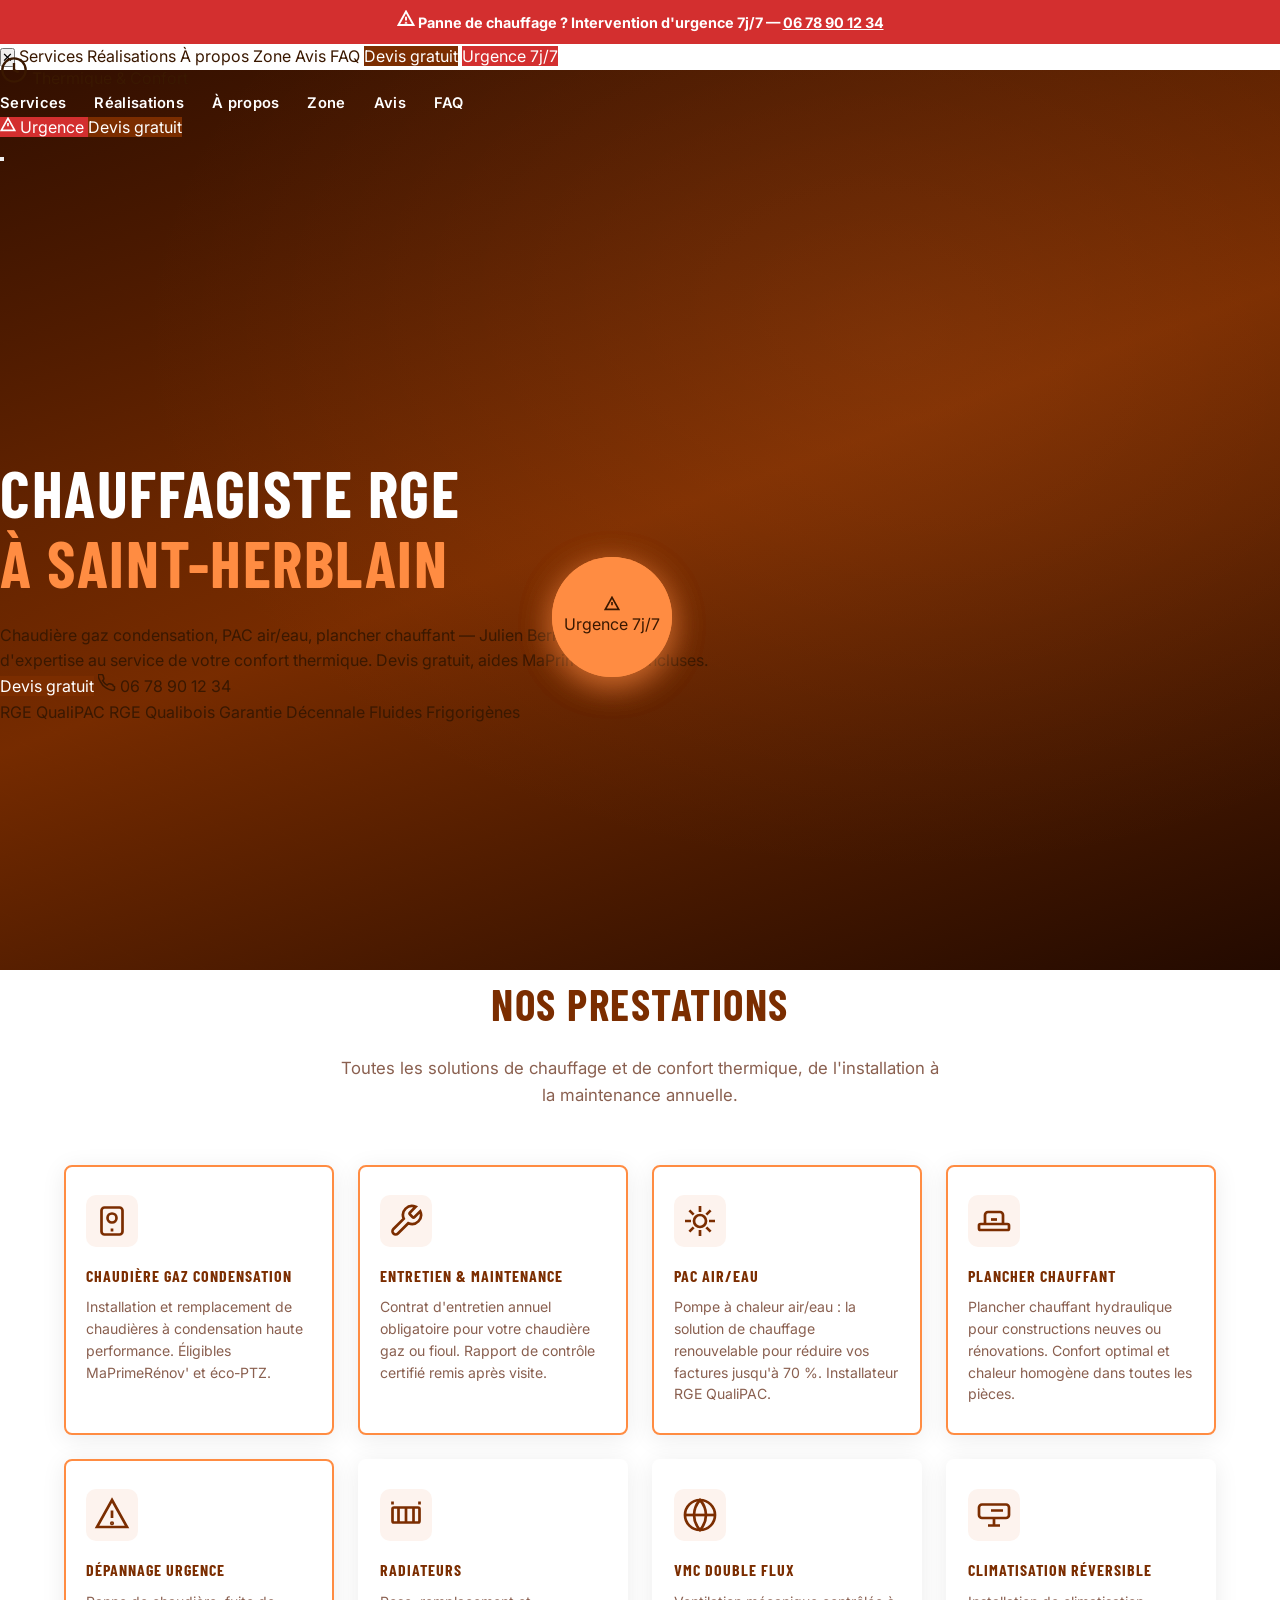
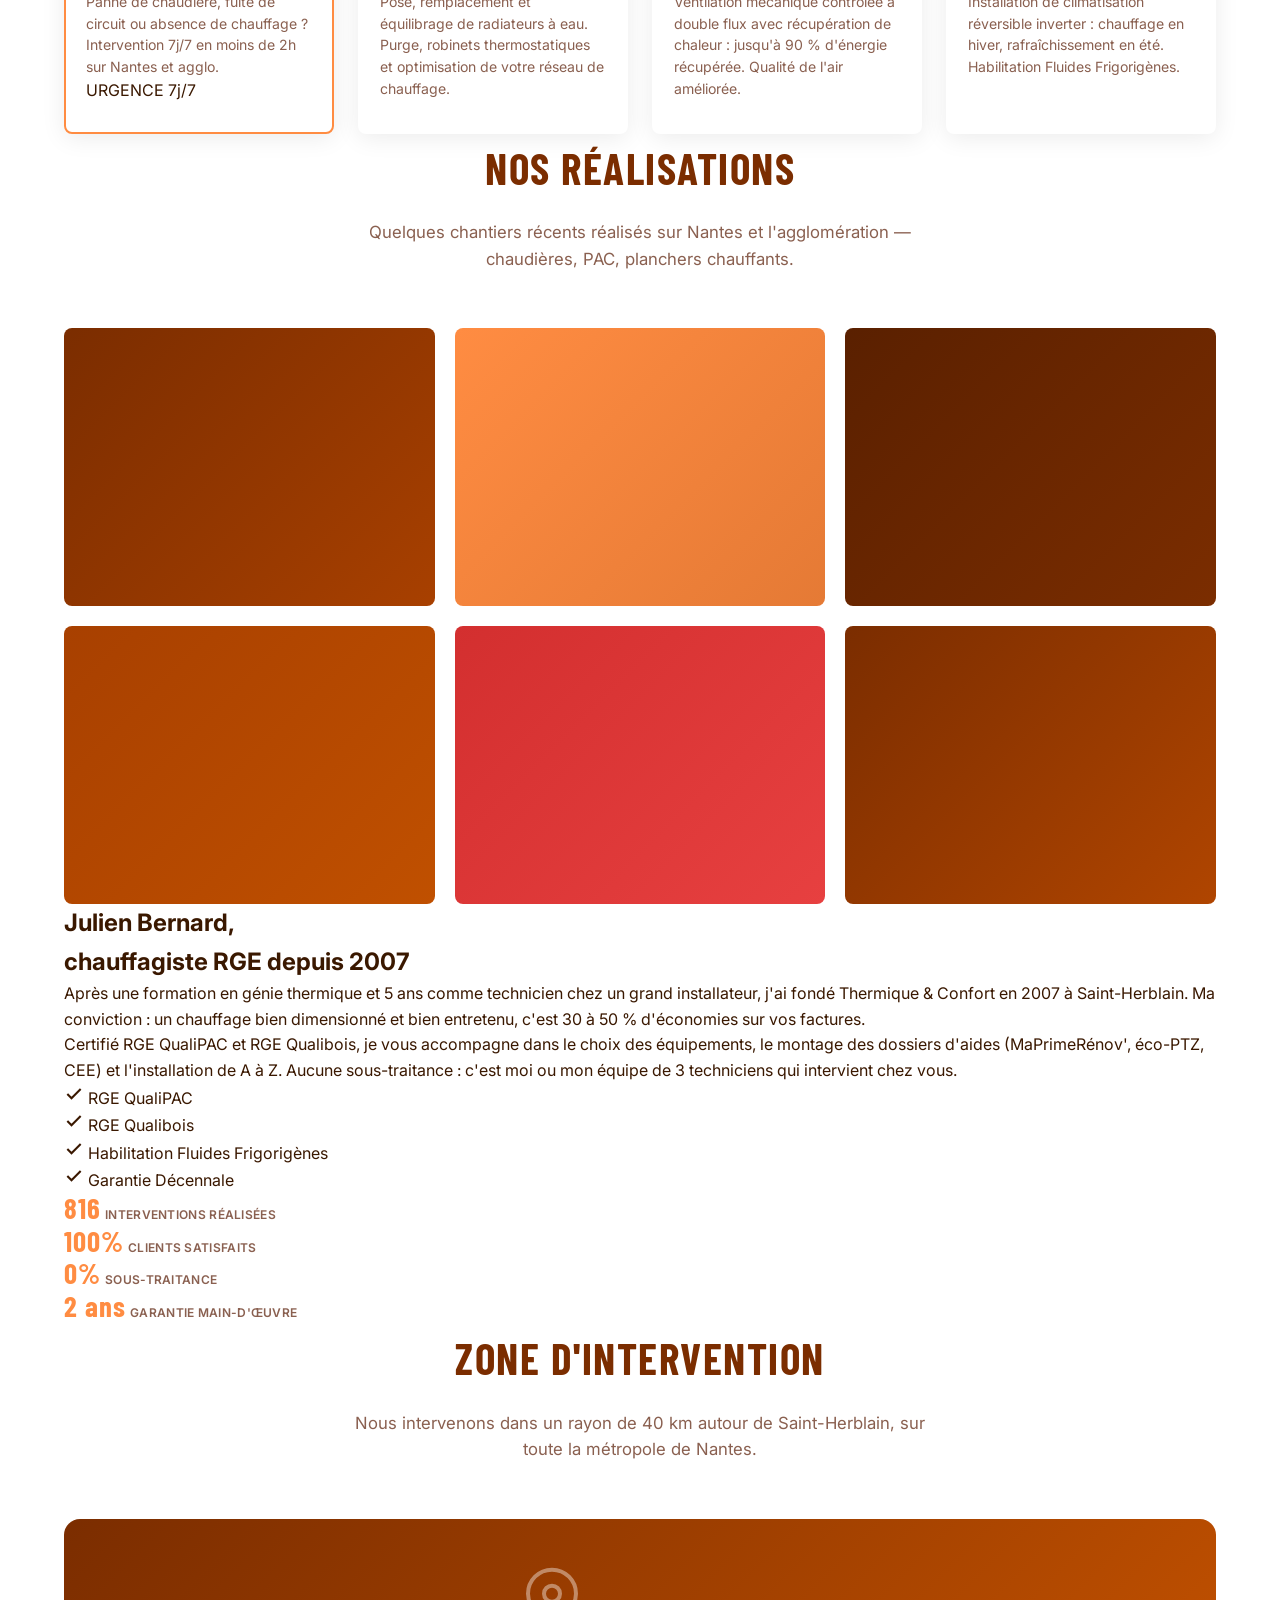
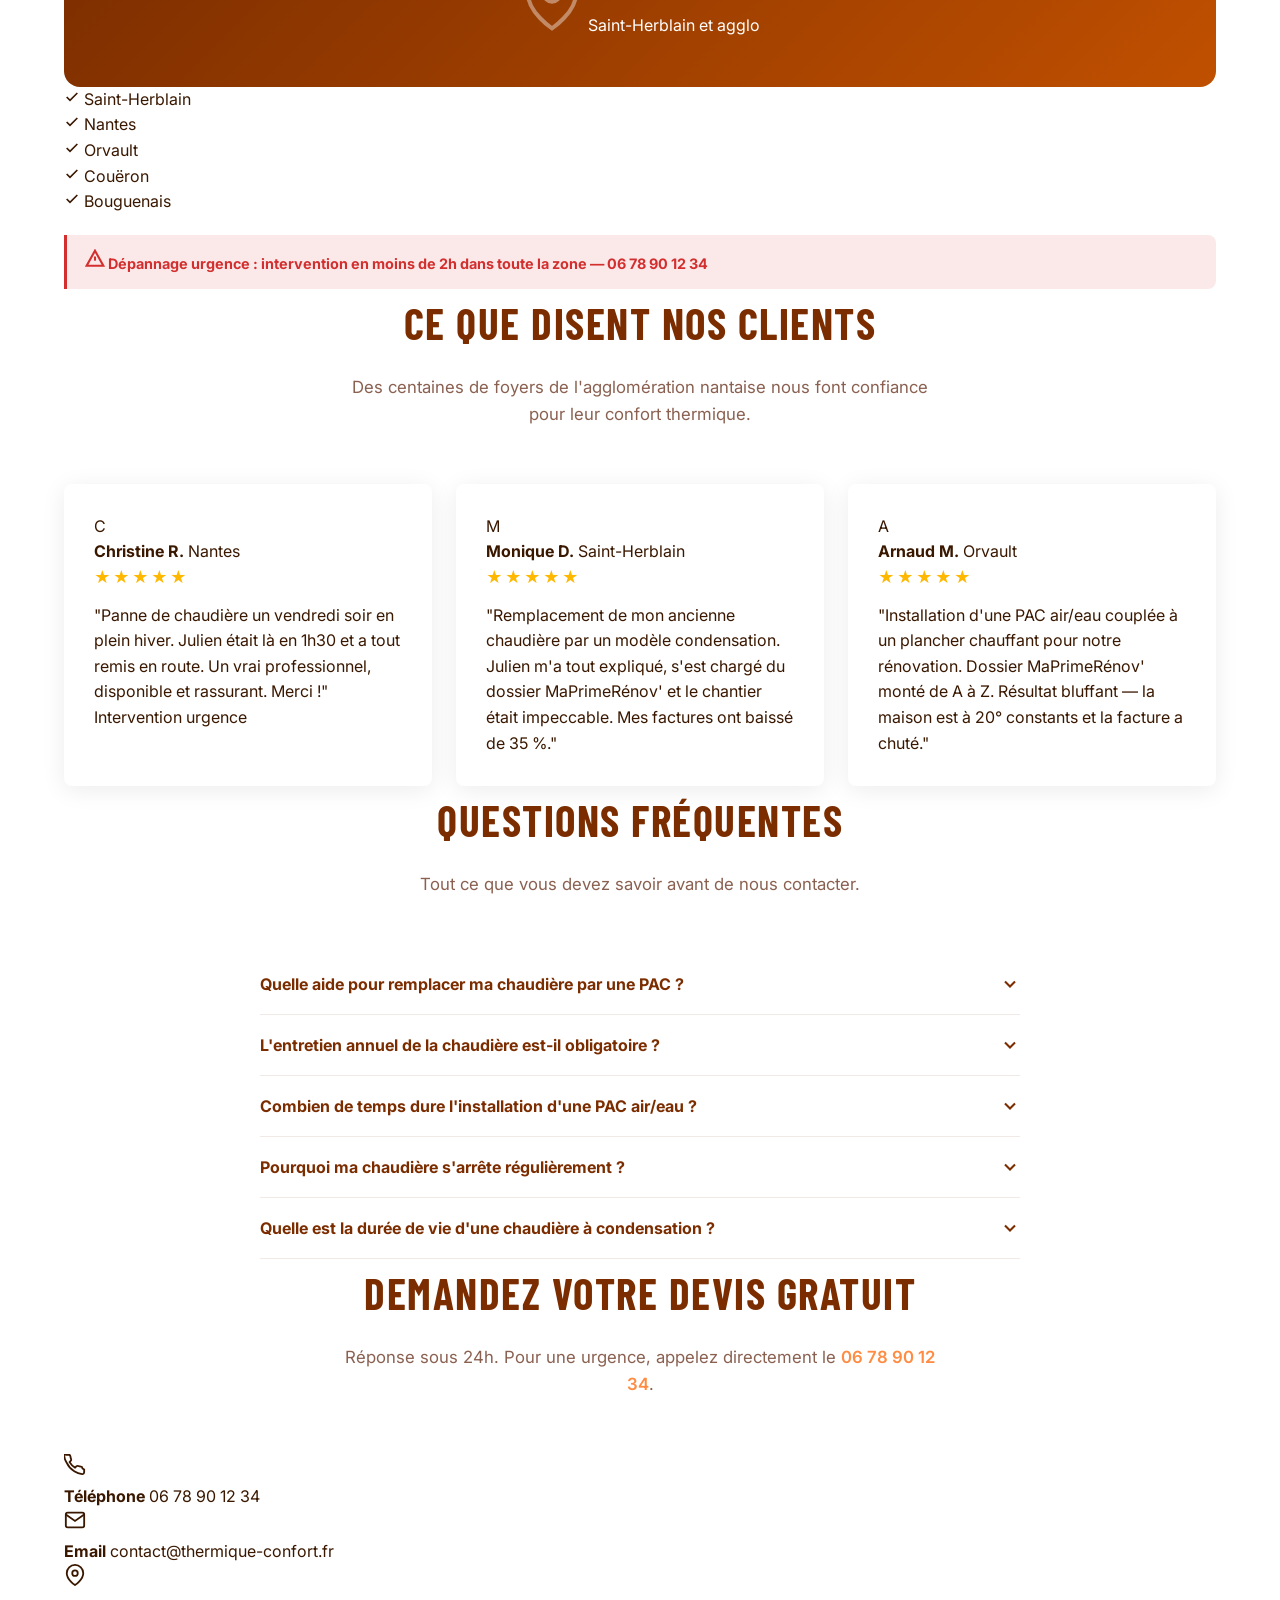
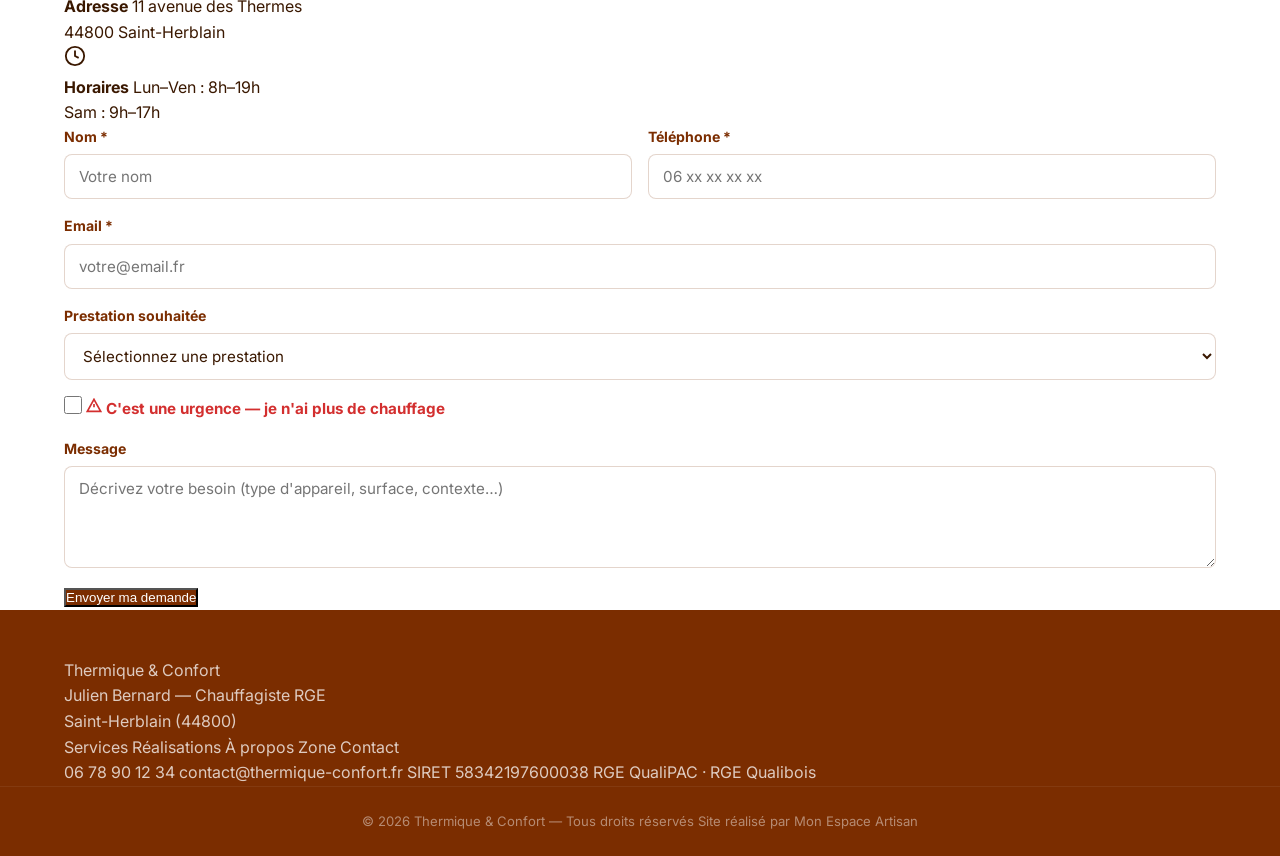
==== chauffagiste/index.html @ 8f20f151 "8 sites demo artisans" ====
<!DOCTYPE html>
<html lang="fr">
<head>
  <meta charset="UTF-8" />
  <meta name="viewport" content="width=device-width, initial-scale=1.0" />
  <title>Thermique &amp; Confort — Chauffagiste RGE à Saint-Herblain (44)</title>
  <meta name="description" content="Julien Bernard, chauffagiste RGE à Saint-Herblain. Chaudière gaz condensation, PAC air/eau, plancher chauffant, dépannage urgence 7j/7. Intervention rapide sur Nantes et agglo." />
  <link rel="preconnect" href="https://fonts.googleapis.com" />
  <link rel="preconnect" href="https://fonts.gstatic.com" crossorigin />
  <link href="https://fonts.googleapis.com/css2?family=Barlow+Condensed:wght@400;600;700;800&family=Inter:wght@400;500;600&display=swap" rel="stylesheet" />
  <link rel="stylesheet" href="style.css" />
  <script type="application/ld+json">
  {
    "@context": "https://schema.org",
    "@type": ["LocalBusiness", "EmergencyService"],
    "name": "Thermique & Confort",
    "description": "Chauffagiste RGE à Saint-Herblain — chaudière gaz condensation, PAC air/eau, plancher chauffant, dépannage urgence 7j/7",
    "telephone": "+33678901234",
    "email": "contact@thermique-confort.fr",
    "url": "https://thermique-confort.fr",
    "address": {
      "@type": "PostalAddress",
      "streetAddress": "11 avenue des Thermes",
      "addressLocality": "Saint-Herblain",
      "postalCode": "44800",
      "addressCountry": "FR"
    },
    "geo": { "@type": "GeoCoordinates", "latitude": 47.2186, "longitude": -1.6117 },
    "openingHours": ["Mo-Fr 08:00-19:00", "Sa 09:00-17:00"],
    "priceRange": "€€",
    "currenciesAccepted": "EUR",
    "paymentAccepted": "Carte, Virement, Chèque",
    "areaServed": ["Saint-Herblain", "Nantes", "Orvault", "Couëron", "Bouguenais"],
    "founder": { "@type": "Person", "name": "Julien Bernard" },
    "foundingDate": "2007",
    "numberOfEmployees": 3,
    "hasCredential": ["RGE QualiPAC", "RGE Qualibois", "Habilitation Fluides Frigorigènes", "Garantie Décennale"]
  }
  </script>
</head>
<body>

  <!-- BANDEAU URGENCE -->
  <div class="urgence-bar">
    <svg width="18" height="18" viewBox="0 0 24 24" fill="none" stroke="currentColor" stroke-width="2.5"><polygon points="12 2 22 20 2 20"/><line x1="12" y1="9" x2="12" y2="14"/><circle cx="12" cy="17.5" r="0.5" fill="currentColor"/></svg>
    <strong>Panne de chauffage ?</strong> Intervention d'urgence 7j/7 — <a href="tel:0678901234">06 78 90 12 34</a>
  </div>

  <!-- HEADER -->
  <header id="header">
    <div class="header-inner">
      <a href="#hero" class="logo">
        <span class="logo-icon">
          <svg width="28" height="28" viewBox="0 0 24 24" fill="none" stroke="currentColor" stroke-width="2"><path d="M12 2C6.48 2 2 6.48 2 12s4.48 10 10 10 10-4.48 10-10S17.52 2 12 2z"/><path d="M12 6v6l4 2"/></svg>
        </span>
        <span class="logo-text">Thermique &amp; Confort</span>
      </a>
      <nav class="nav-links">
        <a href="#services">Services</a>
        <a href="#realisations">Réalisations</a>
        <a href="#apropos">À propos</a>
        <a href="#zone">Zone</a>
        <a href="#avis">Avis</a>
        <a href="#faq">FAQ</a>
      </nav>
      <div class="header-cta">
        <a href="tel:0678901234" class="btn-urgence">
          <svg width="16" height="16" viewBox="0 0 24 24" fill="none" stroke="currentColor" stroke-width="2.5"><polygon points="12 2 22 20 2 20"/><line x1="12" y1="9" x2="12" y2="14"/></svg>
          Urgence
        </a>
        <a href="#contact" class="btn-primary">Devis gratuit</a>
      </div>
      <button class="hamburger" id="hamburger" aria-label="Menu">
        <span></span><span></span><span></span>
      </button>
    </div>
  </header>

  <!-- MENU MOBILE -->
  <nav class="mobile-nav" id="mobileNav">
    <button class="mobile-close" id="mobileClose" aria-label="Fermer">✕</button>
    <a href="#services">Services</a>
    <a href="#realisations">Réalisations</a>
    <a href="#apropos">À propos</a>
    <a href="#zone">Zone</a>
    <a href="#avis">Avis</a>
    <a href="#faq">FAQ</a>
    <a href="#contact" class="btn-primary">Devis gratuit</a>
    <a href="tel:0678901234" class="btn-urgence">Urgence 7j/7</a>
  </nav>

  <!-- HERO -->
  <section class="hero" id="hero">
    <div class="hero-bg"></div>
    <div class="hero-content">
      <div class="hero-badges">
        <span class="hero-badge float">
          <svg width="16" height="16" viewBox="0 0 24 24" fill="none" stroke="currentColor" stroke-width="2.5"><circle cx="12" cy="12" r="10"/><path d="M12 6v6l4 2"/></svg>
          17 ans d'expérience
        </span>
        <span class="hero-badge hero-badge--urgence float" style="animation-delay:.3s">
          <svg width="16" height="16" viewBox="0 0 24 24" fill="none" stroke="currentColor" stroke-width="2.5"><polygon points="12 2 22 20 2 20"/><line x1="12" y1="9" x2="12" y2="14"/></svg>
          Urgence 7j/7
        </span>
      </div>
      <h1>Chauffagiste RGE<br /><em>à Saint-Herblain</em></h1>
      <p class="hero-sub">Chaudière gaz condensation, PAC air/eau, plancher chauffant — Julien Bernard, 17 ans d'expertise au service de votre confort thermique. Devis gratuit, aides MaPrimeRénov' incluses.</p>
      <div class="hero-actions">
        <a href="#contact" class="btn-primary btn-lg">Devis gratuit</a>
        <a href="tel:0678901234" class="btn-outline btn-lg">
          <svg width="18" height="18" viewBox="0 0 24 24" fill="none" stroke="currentColor" stroke-width="2"><path d="M22 16.92v3a2 2 0 01-2.18 2 19.8 19.8 0 01-8.63-3.07A19.5 19.5 0 013.07 9.81a19.8 19.8 0 01-3.07-8.68A2 2 0 012 .82h3a2 2 0 012 1.72c.13 1 .37 1.97.7 2.9a2 2 0 01-.45 2.11L6.09 8.91a16 16 0 006 6l1.36-1.36a2 2 0 012.11-.45c.93.34 1.9.57 2.9.7a2 2 0 011.72 2.02z"/></svg>
          06 78 90 12 34
        </a>
      </div>
      <div class="hero-certs">
        <span>RGE QualiPAC</span>
        <span>RGE Qualibois</span>
        <span>Garantie Décennale</span>
        <span>Fluides Frigorigènes</span>
      </div>
    </div>
  </section>

  <!-- SERVICES -->
  <section class="services" id="services">
    <div class="container">
      <div class="section-header">
        <h2>Nos prestations</h2>
        <p>Toutes les solutions de chauffage et de confort thermique, de l'installation à la maintenance annuelle.</p>
      </div>
      <div class="services-grid">

        <!-- Chaudière gaz condensation — featured -->
        <div class="service-card featured">
          <div class="service-icon">
            <svg width="36" height="36" viewBox="0 0 24 24" fill="none" stroke="currentColor" stroke-width="1.8"><rect x="5" y="3" width="14" height="18" rx="2"/><circle cx="12" cy="10" r="3"/><line x1="12" y1="17" x2="12" y2="19"/><line x1="8" y1="7" x2="8" y2="7"/><line x1="16" y1="7" x2="16" y2="7"/></svg>
          </div>
          <h3>Chaudière gaz condensation</h3>
          <p>Installation et remplacement de chaudières à condensation haute performance. Éligibles MaPrimeRénov' et éco-PTZ.</p>
        </div>

        <!-- Entretien/maintenance — featured -->
        <div class="service-card featured">
          <div class="service-icon">
            <svg width="36" height="36" viewBox="0 0 24 24" fill="none" stroke="currentColor" stroke-width="1.8"><path d="M14.7 6.3a1 1 0 000 1.4l1.6 1.6a1 1 0 001.4 0l3.77-3.77a6 6 0 01-7.94 7.94l-6.91 6.91a2.12 2.12 0 01-3-3l6.91-6.91a6 6 0 017.94-7.94l-3.77 3.77z"/></svg>
          </div>
          <h3>Entretien &amp; maintenance</h3>
          <p>Contrat d'entretien annuel obligatoire pour votre chaudière gaz ou fioul. Rapport de contrôle certifié remis après visite.</p>
        </div>

        <!-- PAC air/eau — featured -->
        <div class="service-card featured">
          <div class="service-icon">
            <svg width="36" height="36" viewBox="0 0 24 24" fill="none" stroke="currentColor" stroke-width="1.8"><path d="M12 2v4M12 18v4M4.93 4.93l2.83 2.83M16.24 16.24l2.83 2.83M2 12h4M18 12h4M4.93 19.07l2.83-2.83M16.24 7.76l2.83-2.83"/><circle cx="12" cy="12" r="4"/></svg>
          </div>
          <h3>PAC air/eau</h3>
          <p>Pompe à chaleur air/eau : la solution de chauffage renouvelable pour réduire vos factures jusqu'à 70 %. Installateur RGE QualiPAC.</p>
        </div>

        <!-- Plancher chauffant — featured -->
        <div class="service-card featured">
          <div class="service-icon">
            <svg width="36" height="36" viewBox="0 0 24 24" fill="none" stroke="currentColor" stroke-width="1.8"><rect x="2" y="14" width="20" height="4" rx="1"/><path d="M6 14V8a2 2 0 012-2h8a2 2 0 012 2v6"/><path d="M10 11h4"/></svg>
          </div>
          <h3>Plancher chauffant</h3>
          <p>Plancher chauffant hydraulique pour constructions neuves ou rénovations. Confort optimal et chaleur homogène dans toutes les pièces.</p>
        </div>

        <!-- Dépannage urgence — featured -->
        <div class="service-card featured">
          <div class="service-icon">
            <svg width="36" height="36" viewBox="0 0 24 24" fill="none" stroke="currentColor" stroke-width="1.8"><polygon points="12 2 22 20 2 20"/><line x1="12" y1="9" x2="12" y2="14"/><circle cx="12" cy="17.5" r="0.5" fill="currentColor"/></svg>
          </div>
          <h3>Dépannage urgence</h3>
          <p>Panne de chaudière, fuite de circuit ou absence de chauffage ? Intervention 7j/7 en moins de 2h sur Nantes et agglo.</p>
          <span class="badge-urgence">URGENCE 7j/7</span>
        </div>

        <!-- Radiateurs -->
        <div class="service-card">
          <div class="service-icon">
            <svg width="36" height="36" viewBox="0 0 24 24" fill="none" stroke="currentColor" stroke-width="1.8"><rect x="3" y="7" width="18" height="10" rx="1"/><line x1="7" y1="7" x2="7" y2="17"/><line x1="12" y1="7" x2="12" y2="17"/><line x1="17" y1="7" x2="17" y2="17"/><line x1="3" y1="3" x2="3" y2="5"/><line x1="21" y1="3" x2="21" y2="5"/></svg>
          </div>
          <h3>Radiateurs</h3>
          <p>Pose, remplacement et équilibrage de radiateurs à eau. Purge, robinets thermostatiques et optimisation de votre réseau de chauffage.</p>
        </div>

        <!-- VMC double flux -->
        <div class="service-card">
          <div class="service-icon">
            <svg width="36" height="36" viewBox="0 0 24 24" fill="none" stroke="currentColor" stroke-width="1.8"><circle cx="12" cy="12" r="10"/><path d="M12 2a15.3 15.3 0 014 10 15.3 15.3 0 01-4 10 15.3 15.3 0 01-4-10 15.3 15.3 0 014-10z"/><path d="M2 12h20"/></svg>
          </div>
          <h3>VMC double flux</h3>
          <p>Ventilation mécanique contrôlée à double flux avec récupération de chaleur : jusqu'à 90 % d'énergie récupérée. Qualité de l'air améliorée.</p>
        </div>

        <!-- Climatisation réversible -->
        <div class="service-card">
          <div class="service-icon">
            <svg width="36" height="36" viewBox="0 0 24 24" fill="none" stroke="currentColor" stroke-width="1.8"><rect x="2" y="5" width="20" height="9" rx="2"/><path d="M8 19h8M12 14v5"/><path d="M6 9h.01M10 9h8"/></svg>
          </div>
          <h3>Climatisation réversible</h3>
          <p>Installation de climatisation réversible inverter : chauffage en hiver, rafraîchissement en été. Habilitation Fluides Frigorigènes.</p>
        </div>

      </div>
    </div>
  </section>

  <!-- RÉALISATIONS -->
  <section class="realisations" id="realisations">
    <div class="container">
      <div class="section-header">
        <h2>Nos réalisations</h2>
        <p>Quelques chantiers récents réalisés sur Nantes et l'agglomération — chaudières, PAC, planchers chauffants.</p>
      </div>
      <div class="gallery-grid">
        <div class="gallery-item">
          <div class="gallery-placeholder gal-1"></div>
          <div class="gallery-caption">Chaudière condensation — Saint-Herblain</div>
        </div>
        <div class="gallery-item">
          <div class="gallery-placeholder gal-2"></div>
          <div class="gallery-caption">PAC air/eau — Orvault</div>
        </div>
        <div class="gallery-item">
          <div class="gallery-placeholder gal-3"></div>
          <div class="gallery-caption">Plancher chauffant — Nantes</div>
        </div>
        <div class="gallery-item">
          <div class="gallery-placeholder gal-4"></div>
          <div class="gallery-caption">VMC double flux — Couëron</div>
        </div>
        <div class="gallery-item">
          <div class="gallery-placeholder gal-5"></div>
          <div class="gallery-caption">Climatisation réversible — Bouguenais</div>
        </div>
        <div class="gallery-item">
          <div class="gallery-placeholder gal-6"></div>
          <div class="gallery-caption">Radiateurs thermostatiques — Nantes</div>
        </div>
      </div>
    </div>
  </section>

  <!-- À PROPOS -->
  <section class="apropos" id="apropos">
    <div class="container apropos-inner">
      <div class="apropos-text">
        <h2>Julien Bernard,<br />chauffagiste RGE depuis 2007</h2>
        <p>Après une formation en génie thermique et 5 ans comme technicien chez un grand installateur, j'ai fondé Thermique &amp; Confort en 2007 à Saint-Herblain. Ma conviction : un chauffage bien dimensionné et bien entretenu, c'est 30 à 50 % d'économies sur vos factures.</p>
        <p>Certifié RGE QualiPAC et RGE Qualibois, je vous accompagne dans le choix des équipements, le montage des dossiers d'aides (MaPrimeRénov', éco-PTZ, CEE) et l'installation de A à Z. Aucune sous-traitance : c'est moi ou mon équipe de 3 techniciens qui intervient chez vous.</p>
        <ul class="apropos-certifs">
          <li>
            <svg width="20" height="20" viewBox="0 0 24 24" fill="none" stroke="currentColor" stroke-width="2.5"><polyline points="20 6 9 17 4 12"/></svg>
            RGE QualiPAC
          </li>
          <li>
            <svg width="20" height="20" viewBox="0 0 24 24" fill="none" stroke="currentColor" stroke-width="2.5"><polyline points="20 6 9 17 4 12"/></svg>
            RGE Qualibois
          </li>
          <li>
            <svg width="20" height="20" viewBox="0 0 24 24" fill="none" stroke="currentColor" stroke-width="2.5"><polyline points="20 6 9 17 4 12"/></svg>
            Habilitation Fluides Frigorigènes
          </li>
          <li>
            <svg width="20" height="20" viewBox="0 0 24 24" fill="none" stroke="currentColor" stroke-width="2.5"><polyline points="20 6 9 17 4 12"/></svg>
            Garantie Décennale
          </li>
        </ul>
      </div>
      <div class="apropos-stats">
        <div class="stat-card">
          <span class="stat-num" data-target="920" data-suffix="">0</span>
          <span class="stat-label">Interventions réalisées</span>
        </div>
        <div class="stat-card">
          <span class="stat-num" data-target="100" data-suffix="%">0</span>
          <span class="stat-label">Clients satisfaits</span>
        </div>
        <div class="stat-card">
          <span class="stat-num" data-target="0" data-suffix="%">0</span>
          <span class="stat-label">Sous-traitance</span>
        </div>
        <div class="stat-card">
          <span class="stat-num" data-target="2" data-suffix=" ans">0</span>
          <span class="stat-label">Garantie main-d'œuvre</span>
        </div>
      </div>
    </div>
  </section>

  <!-- ZONE D'INTERVENTION -->
  <section class="zone" id="zone">
    <div class="container">
      <div class="section-header">
        <h2>Zone d'intervention</h2>
        <p>Nous intervenons dans un rayon de 40 km autour de Saint-Herblain, sur toute la métropole de Nantes.</p>
      </div>
      <div class="zone-inner">
        <div class="zone-map">
          <div class="zone-map-placeholder">
            <svg width="64" height="64" viewBox="0 0 24 24" fill="none" stroke="currentColor" stroke-width="1.5" opacity=".4"><path d="M21 10c0 7-9 13-9 13s-9-6-9-13a9 9 0 0118 0z"/><circle cx="12" cy="10" r="3"/></svg>
            <span>Saint-Herblain et agglo</span>
          </div>
        </div>
        <div class="zone-content">
          <div class="zone-communes">
            <div class="zone-commune">
              <svg width="16" height="16" viewBox="0 0 24 24" fill="none" stroke="currentColor" stroke-width="2.5"><polyline points="20 6 9 17 4 12"/></svg>
              Saint-Herblain
            </div>
            <div class="zone-commune">
              <svg width="16" height="16" viewBox="0 0 24 24" fill="none" stroke="currentColor" stroke-width="2.5"><polyline points="20 6 9 17 4 12"/></svg>
              Nantes
            </div>
            <div class="zone-commune">
              <svg width="16" height="16" viewBox="0 0 24 24" fill="none" stroke="currentColor" stroke-width="2.5"><polyline points="20 6 9 17 4 12"/></svg>
              Orvault
            </div>
            <div class="zone-commune">
              <svg width="16" height="16" viewBox="0 0 24 24" fill="none" stroke="currentColor" stroke-width="2.5"><polyline points="20 6 9 17 4 12"/></svg>
              Couëron
            </div>
            <div class="zone-commune">
              <svg width="16" height="16" viewBox="0 0 24 24" fill="none" stroke="currentColor" stroke-width="2.5"><polyline points="20 6 9 17 4 12"/></svg>
              Bouguenais
            </div>
          </div>
          <div class="zone-urgence-note">
            <svg width="20" height="20" viewBox="0 0 24 24" fill="none" stroke="currentColor" stroke-width="2.5"><polygon points="12 2 22 20 2 20"/><line x1="12" y1="9" x2="12" y2="14"/></svg>
            <span>Dépannage urgence : intervention en moins de 2h dans toute la zone — <a href="tel:0678901234">06 78 90 12 34</a></span>
          </div>
        </div>
      </div>
    </div>
  </section>

  <!-- AVIS CLIENTS -->
  <section class="avis" id="avis">
    <div class="container">
      <div class="section-header">
        <h2>Ce que disent nos clients</h2>
        <p>Des centaines de foyers de l'agglomération nantaise nous font confiance pour leur confort thermique.</p>
      </div>
      <div class="temoignages-grid">

        <div class="temoignage-card temoignage-urgence">
          <div class="temoignage-header">
            <div class="temoignage-avatar">C</div>
            <div>
              <strong>Christine R.</strong>
              <span>Nantes</span>
            </div>
            <div class="temoignage-stars">★★★★★</div>
          </div>
          <p>"Panne de chaudière un vendredi soir en plein hiver. Julien était là en 1h30 et a tout remis en route. Un vrai professionnel, disponible et rassurant. Merci !"</p>
          <span class="badge-urgence">Intervention urgence</span>
        </div>

        <div class="temoignage-card">
          <div class="temoignage-header">
            <div class="temoignage-avatar">M</div>
            <div>
              <strong>Monique D.</strong>
              <span>Saint-Herblain</span>
            </div>
            <div class="temoignage-stars">★★★★★</div>
          </div>
          <p>"Remplacement de mon ancienne chaudière par un modèle condensation. Julien m'a tout expliqué, s'est chargé du dossier MaPrimeRénov' et le chantier était impeccable. Mes factures ont baissé de 35 %."</p>
        </div>

        <div class="temoignage-card">
          <div class="temoignage-header">
            <div class="temoignage-avatar">A</div>
            <div>
              <strong>Arnaud M.</strong>
              <span>Orvault</span>
            </div>
            <div class="temoignage-stars">★★★★★</div>
          </div>
          <p>"Installation d'une PAC air/eau couplée à un plancher chauffant pour notre rénovation. Dossier MaPrimeRénov' monté de A à Z. Résultat bluffant — la maison est à 20° constants et la facture a chuté."</p>
        </div>

      </div>
    </div>
  </section>

  <!-- FAQ -->
  <section class="faq" id="faq">
    <div class="container">
      <div class="section-header">
        <h2>Questions fréquentes</h2>
        <p>Tout ce que vous devez savoir avant de nous contacter.</p>
      </div>
      <div class="faq-list">

        <div class="faq-item">
          <button class="faq-question">
            Quelle aide pour remplacer ma chaudière par une PAC ?
            <svg class="faq-chevron" width="20" height="20" viewBox="0 0 24 24" fill="none" stroke="currentColor" stroke-width="2.5"><polyline points="6 9 12 15 18 9"/></svg>
          </button>
          <div class="faq-answer">
            <p>Plusieurs aides sont cumulables : <strong>MaPrimeRénov'</strong> (jusqu'à 4 000 € pour une PAC air/eau), <strong>l'éco-PTZ</strong> (prêt à taux zéro), les <strong>CEE</strong> (Certificats d'Économies d'Énergie) et la TVA réduite à 5,5 %. Nous montons votre dossier entièrement. Appelez-nous pour une estimation personnalisée.</p>
          </div>
        </div>

        <div class="faq-item">
          <button class="faq-question">
            L'entretien annuel de la chaudière est-il obligatoire ?
            <svg class="faq-chevron" width="20" height="20" viewBox="0 0 24 24" fill="none" stroke="currentColor" stroke-width="2.5"><polyline points="6 9 12 15 18 9"/></svg>
          </button>
          <div class="faq-answer">
            <p>Oui, l'entretien annuel est <strong>obligatoire</strong> pour toute chaudière à gaz ou fioul de puissance supérieure à 4 kW. Il doit être réalisé par un professionnel qualifié qui remet une attestation. En cas de sinistre, l'absence d'entretien peut entraîner un refus de prise en charge par l'assurance.</p>
          </div>
        </div>

        <div class="faq-item">
          <button class="faq-question">
            Combien de temps dure l'installation d'une PAC air/eau ?
            <svg class="faq-chevron" width="20" height="20" viewBox="0 0 24 24" fill="none" stroke="currentColor" stroke-width="2.5"><polyline points="6 9 12 15 18 9"/></svg>
          </button>
          <div class="faq-answer">
            <p>Pour une installation standard en remplacement d'une chaudière existante, comptez <strong>2 à 3 jours</strong>. Si des travaux de réseau sont nécessaires (remplacement des émetteurs ou pose d'un plancher chauffant), le chantier s'étend sur 3 à 5 jours. Nous planifions les travaux pour minimiser l'interruption de chauffage.</p>
          </div>
        </div>

        <div class="faq-item">
          <button class="faq-question">
            Pourquoi ma chaudière s'arrête régulièrement ?
            <svg class="faq-chevron" width="20" height="20" viewBox="0 0 24 24" fill="none" stroke="currentColor" stroke-width="2.5"><polyline points="6 9 12 15 18 9"/></svg>
          </button>
          <div class="faq-answer">
            <p>Les causes les plus fréquentes sont : une pression d'eau basse dans le circuit (vérifiez le manomètre, entre 1 et 2 bars), un filtre encrassé, un problème de sonde ou de carte électronique. Si votre chaudière affiche un code erreur, notez-le avant d'appeler — cela accélère le diagnostic et l'intervention.</p>
          </div>
        </div>

        <div class="faq-item">
          <button class="faq-question">
            Quelle est la durée de vie d'une chaudière à condensation ?
            <svg class="faq-chevron" width="20" height="20" viewBox="0 0 24 24" fill="none" stroke="currentColor" stroke-width="2.5"><polyline points="6 9 12 15 18 9"/></svg>
          </button>
          <div class="faq-answer">
            <p>Une chaudière à condensation correctement entretenue dure en moyenne <strong>15 à 20 ans</strong>. L'entretien annuel est la clé : il prévient les pannes, maintient le rendement et prolonge la durée de vie de l'appareil. Au-delà de 15 ans, un remplacement peut être plus économique que des réparations répétées.</p>
          </div>
        </div>

      </div>
    </div>
  </section>

  <!-- CONTACT -->
  <section class="contact" id="contact">
    <div class="container">
      <div class="section-header">
        <h2>Demandez votre devis gratuit</h2>
        <p>Réponse sous 24h. Pour une urgence, appelez directement le <a href="tel:0678901234" style="color:var(--color-accent);font-weight:600;">06 78 90 12 34</a>.</p>
      </div>
      <div class="contact-inner">
        <div class="contact-info">
          <div class="contact-item">
            <svg width="22" height="22" viewBox="0 0 24 24" fill="none" stroke="currentColor" stroke-width="2"><path d="M22 16.92v3a2 2 0 01-2.18 2 19.8 19.8 0 01-8.63-3.07A19.5 19.5 0 013.07 9.81a19.8 19.8 0 01-3.07-8.68A2 2 0 012 .82h3a2 2 0 012 1.72c.13 1 .37 1.97.7 2.9a2 2 0 01-.45 2.11L6.09 8.91a16 16 0 006 6l1.36-1.36a2 2 0 012.11-.45c.93.34 1.9.57 2.9.7a2 2 0 011.72 2.02z"/></svg>
            <div>
              <strong>Téléphone</strong>
              <a href="tel:0678901234">06 78 90 12 34</a>
            </div>
          </div>
          <div class="contact-item">
            <svg width="22" height="22" viewBox="0 0 24 24" fill="none" stroke="currentColor" stroke-width="2"><path d="M4 4h16c1.1 0 2 .9 2 2v12c0 1.1-.9 2-2 2H4c-1.1 0-2-.9-2-2V6c0-1.1.9-2 2-2z"/><polyline points="22,6 12,13 2,6"/></svg>
            <div>
              <strong>Email</strong>
              <a href="mailto:contact@thermique-confort.fr">contact@thermique-confort.fr</a>
            </div>
          </div>
          <div class="contact-item">
            <svg width="22" height="22" viewBox="0 0 24 24" fill="none" stroke="currentColor" stroke-width="2"><path d="M21 10c0 7-9 13-9 13s-9-6-9-13a9 9 0 0118 0z"/><circle cx="12" cy="10" r="3"/></svg>
            <div>
              <strong>Adresse</strong>
              <span>11 avenue des Thermes<br />44800 Saint-Herblain</span>
            </div>
          </div>
          <div class="contact-item">
            <svg width="22" height="22" viewBox="0 0 24 24" fill="none" stroke="currentColor" stroke-width="2"><circle cx="12" cy="12" r="10"/><polyline points="12 6 12 12 16 14"/></svg>
            <div>
              <strong>Horaires</strong>
              <span>Lun–Ven : 8h–19h<br />Sam : 9h–17h</span>
            </div>
          </div>
        </div>
        <div class="contact-form-wrap">
          <form id="contactForm" novalidate>
            <div class="form-row">
              <div class="form-group">
                <label for="nom">Nom *</label>
                <input type="text" id="nom" name="nom" placeholder="Votre nom" required />
              </div>
              <div class="form-group">
                <label for="telephone">Téléphone *</label>
                <input type="tel" id="telephone" name="telephone" placeholder="06 xx xx xx xx" required />
              </div>
            </div>
            <div class="form-group">
              <label for="email">Email *</label>
              <input type="email" id="email" name="email" placeholder="votre@email.fr" required />
            </div>
            <div class="form-group">
              <label for="prestation">Prestation souhaitée</label>
              <select id="prestation" name="prestation">
                <option value="">Sélectionnez une prestation</option>
                <option>Chaudière gaz condensation</option>
                <option>Entretien / maintenance</option>
                <option>PAC air/eau</option>
                <option>Plancher chauffant</option>
                <option>Dépannage urgence</option>
                <option>Radiateurs</option>
                <option>VMC double flux</option>
                <option>Climatisation réversible</option>
                <option>Autre</option>
              </select>
            </div>
            <div class="form-urgence-row" id="urgenceRow">
              <label class="urgence-checkbox">
                <input type="checkbox" id="urgenceCheck" name="urgence" />
                <span class="urgence-checkbox-label">
                  <svg width="16" height="16" viewBox="0 0 24 24" fill="none" stroke="currentColor" stroke-width="2.5"><polygon points="12 2 22 20 2 20"/><line x1="12" y1="9" x2="12" y2="14"/></svg>
                  C'est une urgence — je n'ai plus de chauffage
                </span>
              </label>
            </div>
            <div class="form-group">
              <label for="message">Message</label>
              <textarea id="message" name="message" rows="4" placeholder="Décrivez votre besoin (type d'appareil, surface, contexte…)"></textarea>
            </div>
            <button type="submit" class="btn-primary btn-lg btn-full">Envoyer ma demande</button>
          </form>
          <div id="formSuccess" style="display:none;">
            <div class="form-success">
              <svg width="48" height="48" viewBox="0 0 24 24" fill="none" stroke="currentColor" stroke-width="2"><path d="M22 11.08V12a10 10 0 11-5.93-9.14"/><polyline points="22 4 12 14.01 9 11.01"/></svg>
              <h3>Demande envoyée !</h3>
              <p>Julien Bernard vous recontacte dans les 24h. Pour une urgence : <a href="tel:0678901234">06 78 90 12 34</a></p>
            </div>
          </div>
        </div>
      </div>
    </div>
  </section>

  <!-- FOOTER -->
  <footer class="footer">
    <div class="container footer-inner">
      <div class="footer-brand">
        <span class="logo-text">Thermique &amp; Confort</span>
        <p>Julien Bernard — Chauffagiste RGE<br />Saint-Herblain (44800)</p>
      </div>
      <div class="footer-links">
        <a href="#services">Services</a>
        <a href="#realisations">Réalisations</a>
        <a href="#apropos">À propos</a>
        <a href="#zone">Zone</a>
        <a href="#contact">Contact</a>
      </div>
      <div class="footer-contact">
        <a href="tel:0678901234">06 78 90 12 34</a>
        <a href="mailto:contact@thermique-confort.fr">contact@thermique-confort.fr</a>
        <span>SIRET 58342197600038</span>
        <span>RGE QualiPAC · RGE Qualibois</span>
      </div>
    </div>
    <div class="footer-bottom">
      <span>© 2026 Thermique &amp; Confort — Tous droits réservés</span>
      <span>Site réalisé par <a href="https://mon-espace-artisan.fr">Mon Espace Artisan</a></span>
    </div>
  </footer>

  <script src="script.js"></script>
</body>
</html>
---- chauffagiste/style.css ----
/* Thermique & Confort — Julien Bernard — 2026-04-10 */

:root {
  --color-primary:   #7B2D00;
  --color-secondary: #FDF3EE;
  --color-accent:    #FF8C42;
  --color-urgence:   #D32F2F;
  --color-text:      #3A1800;
  --color-text-light:#8A6050;
  --color-white:     #FFFFFF;
  --font-display:    'Barlow Condensed', Impact, sans-serif;
  --font-body:       'Inter', system-ui, sans-serif;
  --radius-card:     8px;
  --radius-btn:      6px;
  --shadow-card:     0 4px 24px rgba(0,0,0,0.08);
  --shadow-hover:    0 8px 40px rgba(0,0,0,0.15);
  --transition:      0.25s ease;
  --max-width:       1200px;
  --section-py:      80px;
}

*, *::before, *::after { box-sizing: border-box; margin: 0; padding: 0; }
html { scroll-behavior: smooth; }
body { font-family: var(--font-body); color: var(--color-text); line-height: 1.6; }
img  { max-width: 100%; height: auto; display: block; }
a    { text-decoration: none; color: inherit; }
ul   { list-style: none; }

.container { max-width: var(--max-width); margin: 0 auto; padding: 0 24px; }
.section     { padding: var(--section-py) 0; }
.section--alt { background: var(--color-secondary); }

.section-header         { text-align: center; margin-bottom: 56px; }
.section-header h2      { font-family: var(--font-display); font-size: clamp(1.8rem, 3.5vw, 2.7rem); color: var(--color-primary); margin-bottom: 16px; letter-spacing: 1.5px; text-transform: uppercase; }
.section-header p       { color: var(--color-text-light); font-size: 1.05rem; max-width: 600px; margin: 0 auto; }
.accent-line            { width: 60px; height: 3px; background: var(--color-accent); margin: 16px auto 0; border-radius: 2px; }

.btn { display: inline-flex; align-items: center; gap: 8px; padding: 14px 28px; border-radius: var(--radius-btn); font-family: var(--font-body); font-size: 1rem; font-weight: 700; cursor: pointer; border: 2px solid transparent; transition: var(--transition); white-space: nowrap; }
.btn-primary  { background: var(--color-primary); color: var(--color-white); }
.btn-primary:hover  { background: #5a2000; transform: translateY(-2px); box-shadow: 0 6px 20px rgba(123,45,0,.3); }
.btn-secondary { background: transparent; color: var(--color-white); border-color: rgba(255,255,255,.6); }
.btn-secondary:hover { background: rgba(255,255,255,.15); transform: translateY(-2px); }
.btn-accent  { background: var(--color-accent); color: var(--color-white); border-color: var(--color-accent); }
.btn-accent:hover { background: #e57a35; transform: translateY(-2px); box-shadow: 0 6px 20px rgba(255,140,66,.4); }
.btn-urgence { background: var(--color-urgence); color: var(--color-white); border-color: var(--color-urgence); animation: pulse 1.5s infinite; }
.btn-urgence:hover { background: #b71c1c; }
@keyframes pulse { 0%,100% { transform: scale(1); } 50% { transform: scale(1.03); } }

/* BANDEAU URGENCE */
.urgence-bar { background: var(--color-urgence); color: var(--color-white); padding: 10px 0; text-align: center; font-weight: 700; font-size: .9rem; position: relative; z-index: 1001; }
.urgence-bar__inner { display: flex; align-items: center; justify-content: center; gap: 16px; flex-wrap: wrap; }
.urgence-bar a { color: var(--color-white); text-decoration: underline; font-weight: 700; }
.urgence-bar .btn-urgence-bar { background: var(--color-white); color: var(--color-urgence); padding: 4px 14px; border-radius: 100px; font-size: .82rem; font-weight: 700; transition: var(--transition); }
.urgence-bar .btn-urgence-bar:hover { background: #fce8e8; }

/* HEADER */
#header { position: fixed; top: 36px; left: 0; right: 0; z-index: 1000; transition: background var(--transition), box-shadow var(--transition), padding var(--transition), top var(--transition); padding: 20px 0; }
#header.scrolled { background: var(--color-primary); box-shadow: 0 2px 20px rgba(0,0,0,.25); padding: 12px 0; top: 0; }
.nav { display: flex; align-items: center; justify-content: space-between; gap: 16px; }
.nav-logo { font-family: var(--font-display); font-size: 1.6rem; color: var(--color-accent); letter-spacing: 1.5px; text-transform: uppercase; }
.nav-links { display: flex; align-items: center; gap: 28px; }
.nav-links a { color: var(--color-white); font-weight: 600; font-size: .92rem; letter-spacing: .3px; transition: color var(--transition); position: relative; }
.nav-links a::after { content: ''; position: absolute; bottom: -4px; left: 0; right: 0; height: 2px; background: var(--color-accent); transform: scaleX(0); transition: transform var(--transition); }
.nav-links a:hover::after, .nav-links a.active::after { transform: scaleX(1); }
.nav-links a:hover { color: var(--color-accent); }
.nav-urgence-btn { background: var(--color-urgence); color: var(--color-white); padding: 8px 18px; border-radius: var(--radius-btn); font-weight: 700; font-size: .85rem; animation: pulse 1.5s infinite; white-space: nowrap; }
.nav-urgence-btn:hover { background: #b71c1c; }
.nav-hamburger { display: none; flex-direction: column; gap: 5px; cursor: pointer; padding: 4px; background: none; border: none; }
.nav-hamburger span { display: block; width: 24px; height: 2px; background: var(--color-white); border-radius: 2px; transition: var(--transition); }
.nav-hamburger.active span:nth-child(1) { transform: rotate(45deg) translate(5px,5px); }
.nav-hamburger.active span:nth-child(2) { opacity: 0; }
.nav-hamburger.active span:nth-child(3) { transform: rotate(-45deg) translate(5px,-5px); }
.nav-mobile { display: none; position: fixed; inset: 0; background: var(--color-primary); z-index: 999; flex-direction: column; align-items: center; justify-content: center; gap: 28px; }
.nav-mobile.open { display: flex; }
.nav-mobile a { color: var(--color-white); font-family: var(--font-display); font-size: 1.7rem; letter-spacing: 1.5px; text-transform: uppercase; transition: color var(--transition); }
.nav-mobile a:hover { color: var(--color-accent); }
.nav-mobile-close { position: absolute; top: 24px; right: 24px; cursor: pointer; color: var(--color-white); background: none; border: none; font-size: 2rem; line-height: 1; }

/* HERO */
.hero { min-height: 100vh; display: flex; align-items: center; position: relative; overflow: hidden; padding-top: 120px;
  background: linear-gradient(160deg, rgba(50,15,0,.97) 0%, rgba(123,45,0,.88) 50%, rgba(35,10,0,.97) 100%),
    repeating-linear-gradient(30deg, transparent, transparent 25px, rgba(255,140,66,.03) 25px, rgba(255,140,66,.03) 26px),
    linear-gradient(180deg, #320f00 0%, #7b2d00 50%, #230a00 100%);
}
.hero::before { content: ''; position: absolute; inset: 0; background: radial-gradient(ellipse at 70% 30%, rgba(255,140,66,.1) 0%, transparent 60%); }
.hero-content { position: relative; z-index: 1; max-width: 720px; }
.hero-badges { display: flex; gap: 12px; flex-wrap: wrap; margin-bottom: 24px; }
.hero-tag { display: inline-flex; align-items: center; gap: 8px; background: rgba(255,140,66,.15); border: 1px solid rgba(255,140,66,.35); color: var(--color-accent); padding: 8px 16px; border-radius: 100px; font-size: .82rem; font-weight: 700; letter-spacing: .8px; text-transform: uppercase; }
.hero-tag-urgence { display: inline-flex; align-items: center; gap: 8px; background: rgba(211,47,47,.2); border: 1px solid rgba(211,47,47,.4); color: #FF8080; padding: 8px 16px; border-radius: 100px; font-size: .82rem; font-weight: 700; letter-spacing: .8px; text-transform: uppercase; }
.hero h1 { font-family: var(--font-display); font-size: clamp(2.2rem, 5vw, 4rem); color: var(--color-white); line-height: 1.1; margin-bottom: 24px; letter-spacing: 1.5px; text-transform: uppercase; }
.hero h1 em { color: var(--color-accent); font-style: normal; }
.hero-desc { font-size: 1.05rem; color: rgba(255,255,255,.78); margin-bottom: 40px; max-width: 580px; line-height: 1.75; }
.hero-cta  { display: flex; gap: 16px; flex-wrap: wrap; }
.hero-badge { position: absolute; bottom: 48px; right: 48px; width: 120px; height: 120px; border-radius: 50%; background: var(--color-accent); display: flex; flex-direction: column; align-items: center; justify-content: center; text-align: center; animation: float 4s ease-in-out infinite; box-shadow: 0 8px 32px rgba(255,140,66,.45); }
.hero-badge .badge-num  { font-family: var(--font-display); font-size: 2rem; color: var(--color-white); line-height: 1; font-weight: 700; }
.hero-badge .badge-text { font-size: .62rem; color: rgba(255,255,255,.9); font-weight: 600; text-transform: uppercase; letter-spacing: .5px; line-height: 1.25; margin-top: 4px; }
.hero-badge-2 { position: absolute; bottom: 48px; right: 180px; width: 108px; height: 108px; border-radius: 50%; background: var(--color-urgence); display: flex; flex-direction: column; align-items: center; justify-content: center; text-align: center; animation: float 4s ease-in-out infinite 1.5s; box-shadow: 0 8px 32px rgba(211,47,47,.4); }
.hero-badge-2 .badge-text2 { font-size: .68rem; color: rgba(255,255,255,.95); font-weight: 700; text-transform: uppercase; letter-spacing: .4px; line-height: 1.3; padding: 0 8px; }
@keyframes float { 0%,100% { transform: translateY(0); } 50% { transform: translateY(-12px); } }

/* SERVICES */
.services-grid { display: grid; grid-template-columns: repeat(4,1fr); gap: 24px; }
.service-card { background: var(--color-white); border-radius: var(--radius-card); padding: 28px 20px; box-shadow: var(--shadow-card); transition: var(--transition); position: relative; border: 2px solid transparent; }
.service-card:hover { transform: translateY(-6px); box-shadow: var(--shadow-hover); border-color: var(--color-accent); }
.service-card.featured { border-color: var(--color-accent); }
.service-badge { position: absolute; top: 14px; right: 14px; background: var(--color-accent); color: var(--color-white); font-size: .68rem; font-weight: 700; text-transform: uppercase; letter-spacing: .5px; padding: 3px 8px; border-radius: 100px; }
.service-badge--urgent { background: var(--color-urgence); }
.service-icon { width: 52px; height: 52px; border-radius: 10px; background: var(--color-secondary); display: flex; align-items: center; justify-content: center; margin-bottom: 16px; color: var(--color-primary); transition: var(--transition); }
.service-card:hover .service-icon { background: var(--color-accent); color: var(--color-white); }
.service-card h3 { font-family: var(--font-display); font-size: 1rem; margin-bottom: 8px; color: var(--color-primary); letter-spacing: 1px; text-transform: uppercase; }
.service-card p  { font-size: .88rem; color: var(--color-text-light); line-height: 1.55; }

/* GALERIE */
.gallery-grid { display: grid; grid-template-columns: repeat(3,1fr); gap: 20px; }
.gallery-item { border-radius: var(--radius-card); overflow: hidden; position: relative; aspect-ratio: 4/3; }
.gallery-placeholder { width: 100%; height: 100%; display: flex; align-items: center; justify-content: center; font-family: var(--font-display); font-size: .9rem; color: var(--color-white); text-transform: uppercase; letter-spacing: 1px; text-align: center; padding: 16px; transition: transform var(--transition); }
.gallery-item:hover .gallery-placeholder { transform: scale(1.04); }
.gallery-item:nth-child(1) .gallery-placeholder { background: linear-gradient(135deg,#7B2D00,#a84000); }
.gallery-item:nth-child(2) .gallery-placeholder { background: linear-gradient(135deg,#FF8C42,#e57a35); }
.gallery-item:nth-child(3) .gallery-placeholder { background: linear-gradient(135deg,#5a2000,#7B2D00); }
.gallery-item:nth-child(4) .gallery-placeholder { background: linear-gradient(135deg,#a84000,#c05000); }
.gallery-item:nth-child(5) .gallery-placeholder { background: linear-gradient(135deg,#D32F2F,#e74040); }
.gallery-item:nth-child(6) .gallery-placeholder { background: linear-gradient(135deg,#7B2D00,#b04500); }
.gallery-label { position: absolute; bottom: 0; left: 0; right: 0; padding: 12px 16px; background: linear-gradient(transparent, rgba(0,0,0,.7)); color: var(--color-white); font-size: .82rem; font-weight: 600; }

/* À PROPOS */
.apropos-grid { display: grid; grid-template-columns: 1fr 1.5fr; gap: 64px; align-items: center; }
.apropos-avatar-wrap { text-align: center; }
.apropos-avatar { width: 180px; height: 180px; border-radius: 50%; margin: 0 auto 16px; background: linear-gradient(135deg, var(--color-primary), #c05000); display: flex; align-items: center; justify-content: center; font-family: var(--font-display); font-size: 3.5rem; color: var(--color-accent); box-shadow: 0 8px 32px rgba(123,45,0,.3); letter-spacing: 1.5px; }
.apropos-avatar-name  { font-family: var(--font-display); font-size: 1.3rem; color: var(--color-primary); letter-spacing: 1px; text-transform: uppercase; }
.apropos-avatar-title { font-size: .88rem; color: var(--color-accent); font-weight: 700; }
.apropos-desc { font-size: 1rem; color: var(--color-text-light); line-height: 1.75; margin-bottom: 32px; }
.stats-grid { display: grid; grid-template-columns: repeat(4,1fr); gap: 20px; margin-bottom: 32px; }
.stat-item { text-align: center; background: var(--color-secondary); border-radius: var(--radius-card); padding: 20px 12px; }
.stat-num  { font-family: var(--font-display); font-size: 1.8rem; color: var(--color-accent); line-height: 1; font-weight: 700; letter-spacing: 1px; }
.stat-label { font-size: .75rem; color: var(--color-text-light); margin-top: 4px; font-weight: 600; text-transform: uppercase; letter-spacing: .3px; }
.certif-list { display: flex; flex-wrap: wrap; gap: 10px; }
.certif-badge { display: inline-flex; align-items: center; gap: 8px; background: var(--color-white); border: 1px solid var(--color-accent); color: var(--color-primary); padding: 6px 14px; border-radius: 100px; font-size: .82rem; font-weight: 700; }

/* ZONE */
.zone-grid { display: grid; grid-template-columns: 1fr 1fr; gap: 48px; align-items: center; }
.zone-map { background: linear-gradient(135deg, var(--color-primary) 0%, #c05000 100%); border-radius: 16px; padding: 48px; text-align: center; color: var(--color-white); }
.zone-map-icon { margin-bottom: 16px; }
.zone-map-radius { font-family: var(--font-display); font-size: 2.5rem; color: var(--color-accent); letter-spacing: 1px; }
.zone-map-label { font-size: .9rem; opacity: .85; }
.zone-map-city  { font-family: var(--font-display); font-size: 1.4rem; margin-top: 8px; text-transform: uppercase; letter-spacing: 1px; }
.communes-grid { display: flex; flex-wrap: wrap; gap: 10px; margin-top: 20px; }
.commune-badge { background: var(--color-secondary); color: var(--color-primary); padding: 6px 14px; border-radius: 100px; font-size: .85rem; font-weight: 700; border: 1px solid rgba(123,45,0,.15); }
.zone-urgence-note { margin-top: 20px; padding: 14px 18px; background: rgba(211,47,47,.1); border-left: 3px solid var(--color-urgence); border-radius: 0 var(--radius-card) var(--radius-card) 0; color: var(--color-urgence); font-size: .9rem; font-weight: 700; }

/* TÉMOIGNAGES */
.temoignages-grid { display: grid; grid-template-columns: repeat(3,1fr); gap: 24px; }
.temoignage-card { background: var(--color-white); border-radius: var(--radius-card); padding: 28px; box-shadow: var(--shadow-card); transition: var(--transition); border: 2px solid transparent; }
.temoignage-card:hover { transform: translateY(-4px); box-shadow: var(--shadow-hover); }
.temoignage-card--urgence { background: #FFF5F5; border-color: rgba(211,47,47,.2); }
.temoignage-stars { color: #FFB800; font-size: 1rem; margin-bottom: 12px; letter-spacing: 2px; }
.temoignage-text { font-size: .95rem; color: var(--color-text-light); line-height: 1.65; margin-bottom: 16px; font-style: italic; }
.temoignage-text::before { content: '\201C'; font-size: 1.4rem; color: var(--color-accent); line-height: 0; vertical-align: -.3em; margin-right: 2px; }
.temoignage-author { font-weight: 700; color: var(--color-primary); font-size: .88rem; }
.temoignage-meta   { font-size: .8rem; color: var(--color-text-light); }
.temoignage-service { display: inline-block; margin-top: 8px; background: var(--color-secondary); color: var(--color-primary); font-size: .75rem; font-weight: 700; padding: 3px 10px; border-radius: 100px; }

/* FAQ */
.faq-list { max-width: 760px; margin: 0 auto; }
.faq-item { border-bottom: 1px solid rgba(123,45,0,.1); }
.faq-question { width: 100%; text-align: left; background: none; border: none; cursor: pointer; padding: 20px 0; display: flex; align-items: center; justify-content: space-between; gap: 16px; font-family: var(--font-body); font-size: 1rem; font-weight: 700; color: var(--color-primary); transition: color var(--transition); }
.faq-question:hover { color: var(--color-accent); }
.faq-icon { font-size: 1.4rem; color: var(--color-accent); transition: transform var(--transition); flex-shrink: 0; }
.faq-item.open .faq-icon { transform: rotate(45deg); }
.faq-answer { max-height: 0; overflow: hidden; transition: max-height .35s ease; }
.faq-answer-inner { padding-bottom: 16px; font-size: .95rem; color: var(--color-text-light); line-height: 1.7; }
.faq-item.open .faq-answer { max-height: 300px; }

/* CONTACT */
.contact-grid { display: grid; grid-template-columns: 1.2fr 1fr; gap: 56px; }
.form-row { display: grid; grid-template-columns: 1fr 1fr; gap: 16px; }
.form-group { display: flex; flex-direction: column; gap: 6px; margin-bottom: 16px; }
.form-group label { font-size: .88rem; font-weight: 700; color: var(--color-primary); }
.form-group input, .form-group select, .form-group textarea { padding: 12px 14px; border: 1.5px solid rgba(123,45,0,.2); border-radius: var(--radius-card); font-family: var(--font-body); font-size: .95rem; color: var(--color-text); transition: border-color var(--transition), box-shadow var(--transition); background: var(--color-white); }
.form-group input:focus, .form-group select:focus, .form-group textarea:focus { outline: none; border-color: var(--color-accent); box-shadow: 0 0 0 3px rgba(255,140,66,.12); }
.form-group textarea { resize: vertical; min-height: 100px; }
.form-urgence-row { display: flex; align-items: center; gap: 10px; margin-bottom: 16px; }
.form-urgence-row input[type="checkbox"] { width: 18px; height: 18px; accent-color: var(--color-urgence); }
.form-urgence-row label { font-size: .95rem; font-weight: 700; color: var(--color-urgence); cursor: pointer; }
.form-urgence-row.checked { background: rgba(211,47,47,.06); padding: 10px 12px; border-radius: var(--radius-card); border: 1px solid rgba(211,47,47,.2); }
#formSuccess { display: none; text-align: center; padding: 40px 24px; }
#formSuccess h3 { font-family: var(--font-display); font-size: 1.6rem; color: var(--color-primary); margin-bottom: 12px; text-transform: uppercase; letter-spacing: 1px; }
#formSuccess p  { color: var(--color-text-light); }
.contact-info h3 { font-family: var(--font-display); font-size: 1.3rem; color: var(--color-primary); margin-bottom: 24px; text-transform: uppercase; letter-spacing: 1px; }
.contact-info-item { display: flex; align-items: flex-start; gap: 14px; margin-bottom: 20px; }
.contact-info-icon { width: 42px; height: 42px; border-radius: 10px; background: var(--color-secondary); display: flex; align-items: center; justify-content: center; color: var(--color-primary); flex-shrink: 0; }
.contact-info-label { font-size: .78rem; font-weight: 700; text-transform: uppercase; color: var(--color-text-light); letter-spacing: .5px; }
.contact-info-value { font-size: .95rem; font-weight: 700; color: var(--color-primary); }
.contact-info-value a { color: var(--color-accent); }
.horaires-grid { display: grid; grid-template-columns: 1fr 1fr; gap: 4px 16px; margin-top: 12px; }
.horaire-row { display: flex; justify-content: space-between; font-size: .83rem; padding: 4px 0; border-bottom: 1px solid rgba(123,45,0,.08); }
.horaire-row .jour { font-weight: 700; color: var(--color-primary); }
.horaire-row .heure { color: var(--color-text-light); }
.horaire-urgence { margin-top: 12px; padding: 10px 14px; background: rgba(211,47,47,.08); border-radius: var(--radius-card); font-size: .85rem; font-weight: 700; color: var(--color-urgence); }

/* FOOTER */
footer { background: var(--color-primary); color: rgba(255,255,255,.75); padding: 48px 0 24px; }
.footer-grid { display: grid; grid-template-columns: 1.5fr 1fr 1fr; gap: 40px; margin-bottom: 40px; }
.footer-logo { font-family: var(--font-display); font-size: 1.4rem; color: var(--color-accent); margin-bottom: 12px; text-transform: uppercase; letter-spacing: 1.5px; }
.footer-desc { font-size: .88rem; line-height: 1.65; margin-bottom: 12px; }
.footer-legal { font-size: .78rem; opacity: .6; }
.footer-col h4 { color: var(--color-white); font-family: var(--font-display); font-size: 1rem; margin-bottom: 16px; text-transform: uppercase; letter-spacing: 1px; }
.footer-col a  { display: block; font-size: .88rem; margin-bottom: 8px; transition: color var(--transition); }
.footer-col a:hover { color: var(--color-accent); }
.footer-bottom { text-align: center; padding-top: 24px; border-top: 1px solid rgba(255,255,255,.1); font-size: .82rem; opacity: .6; }

@media (max-width: 1024px) { .services-grid { grid-template-columns: repeat(2,1fr); } .stats-grid { grid-template-columns: repeat(2,1fr); } }
@media (max-width: 768px) {
  :root { --section-py: 56px; }
  .nav-links, .nav-urgence-btn { display: none; }
  .nav-hamburger { display: flex; }
  .hero { padding-top: 96px; }
  .hero-badge, .hero-badge-2 { display: none; }
  .services-grid { grid-template-columns: 1fr; }
  .gallery-grid  { grid-template-columns: 1fr 1fr; }
  .apropos-grid  { grid-template-columns: 1fr; gap: 32px; }
  .zone-grid     { grid-template-columns: 1fr; }
  .temoignages-grid { grid-template-columns: 1fr; }
  .contact-grid  { grid-template-columns: 1fr; }
  .form-row      { grid-template-columns: 1fr; }
  .footer-grid   { grid-template-columns: 1fr; gap: 28px; }
}
@media (max-width: 480px) { .gallery-grid { grid-template-columns: 1fr; } .horaires-grid { grid-template-columns: 1fr; } }
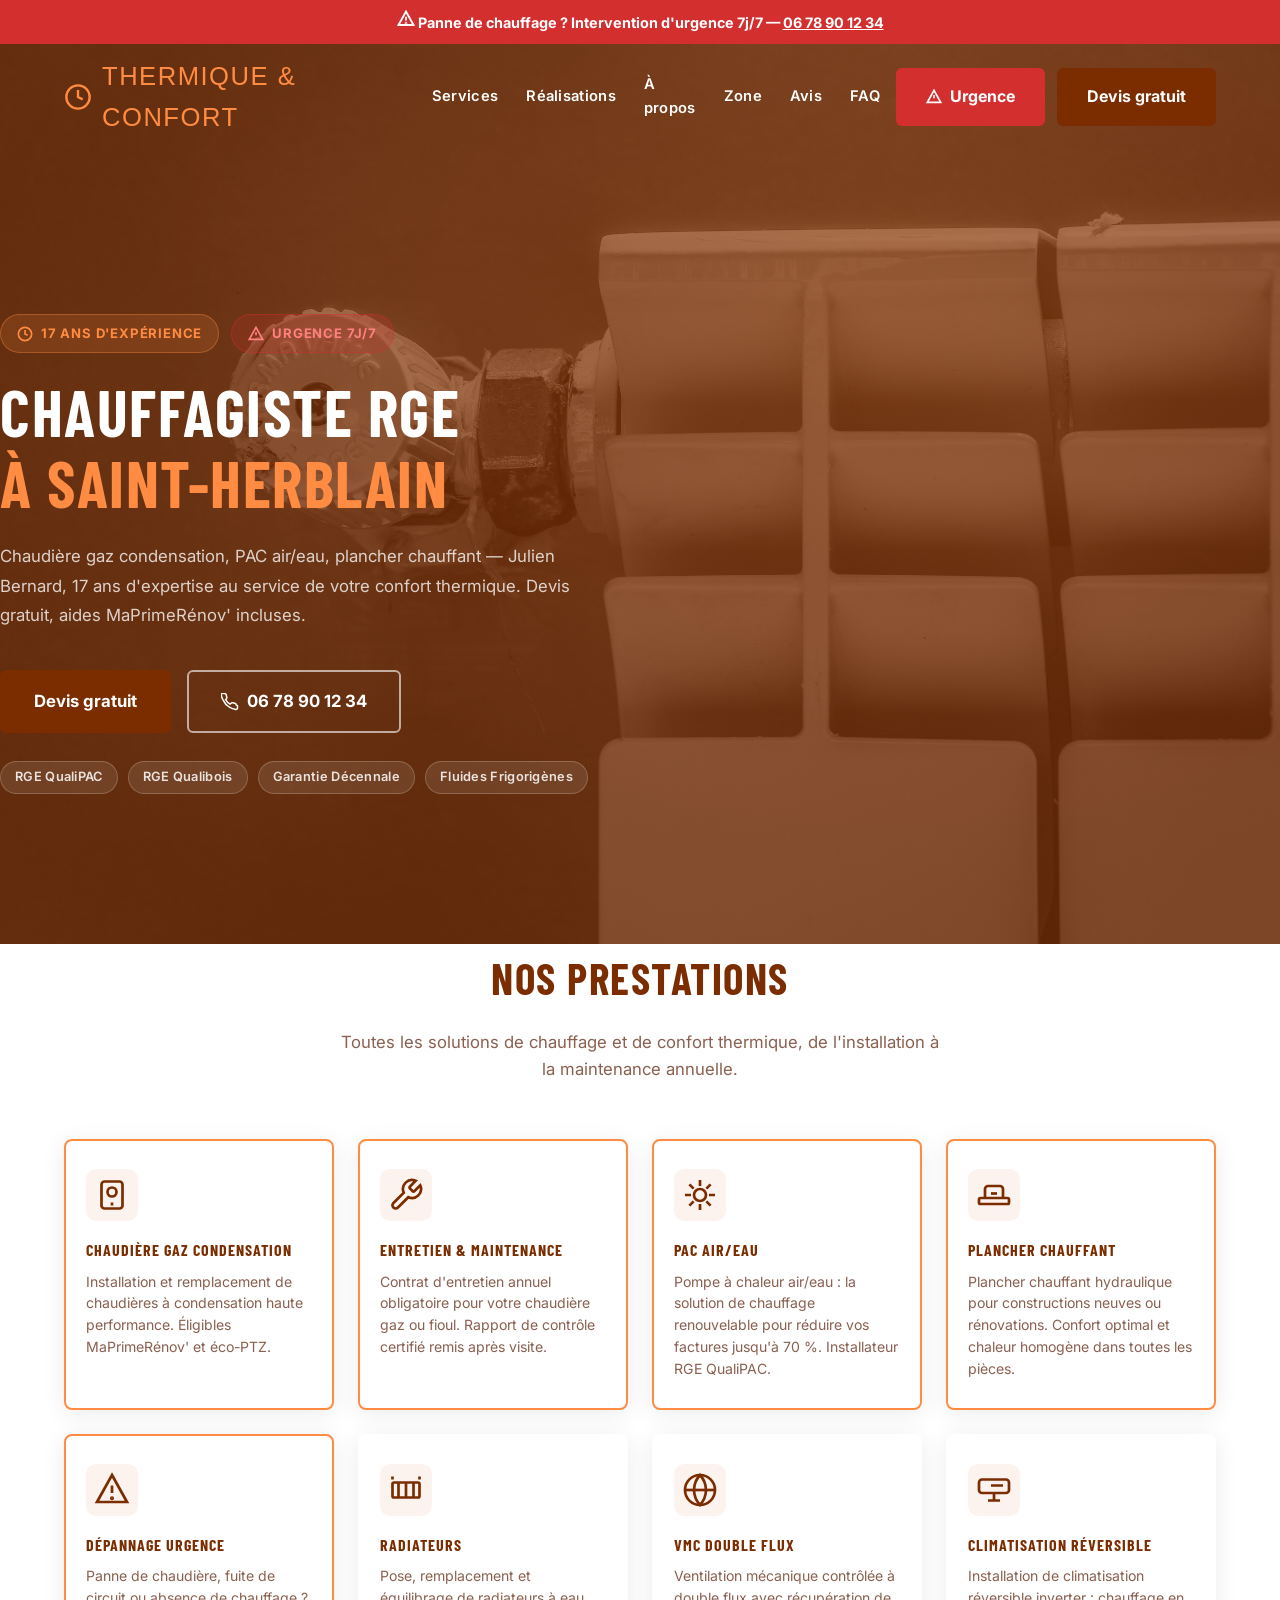
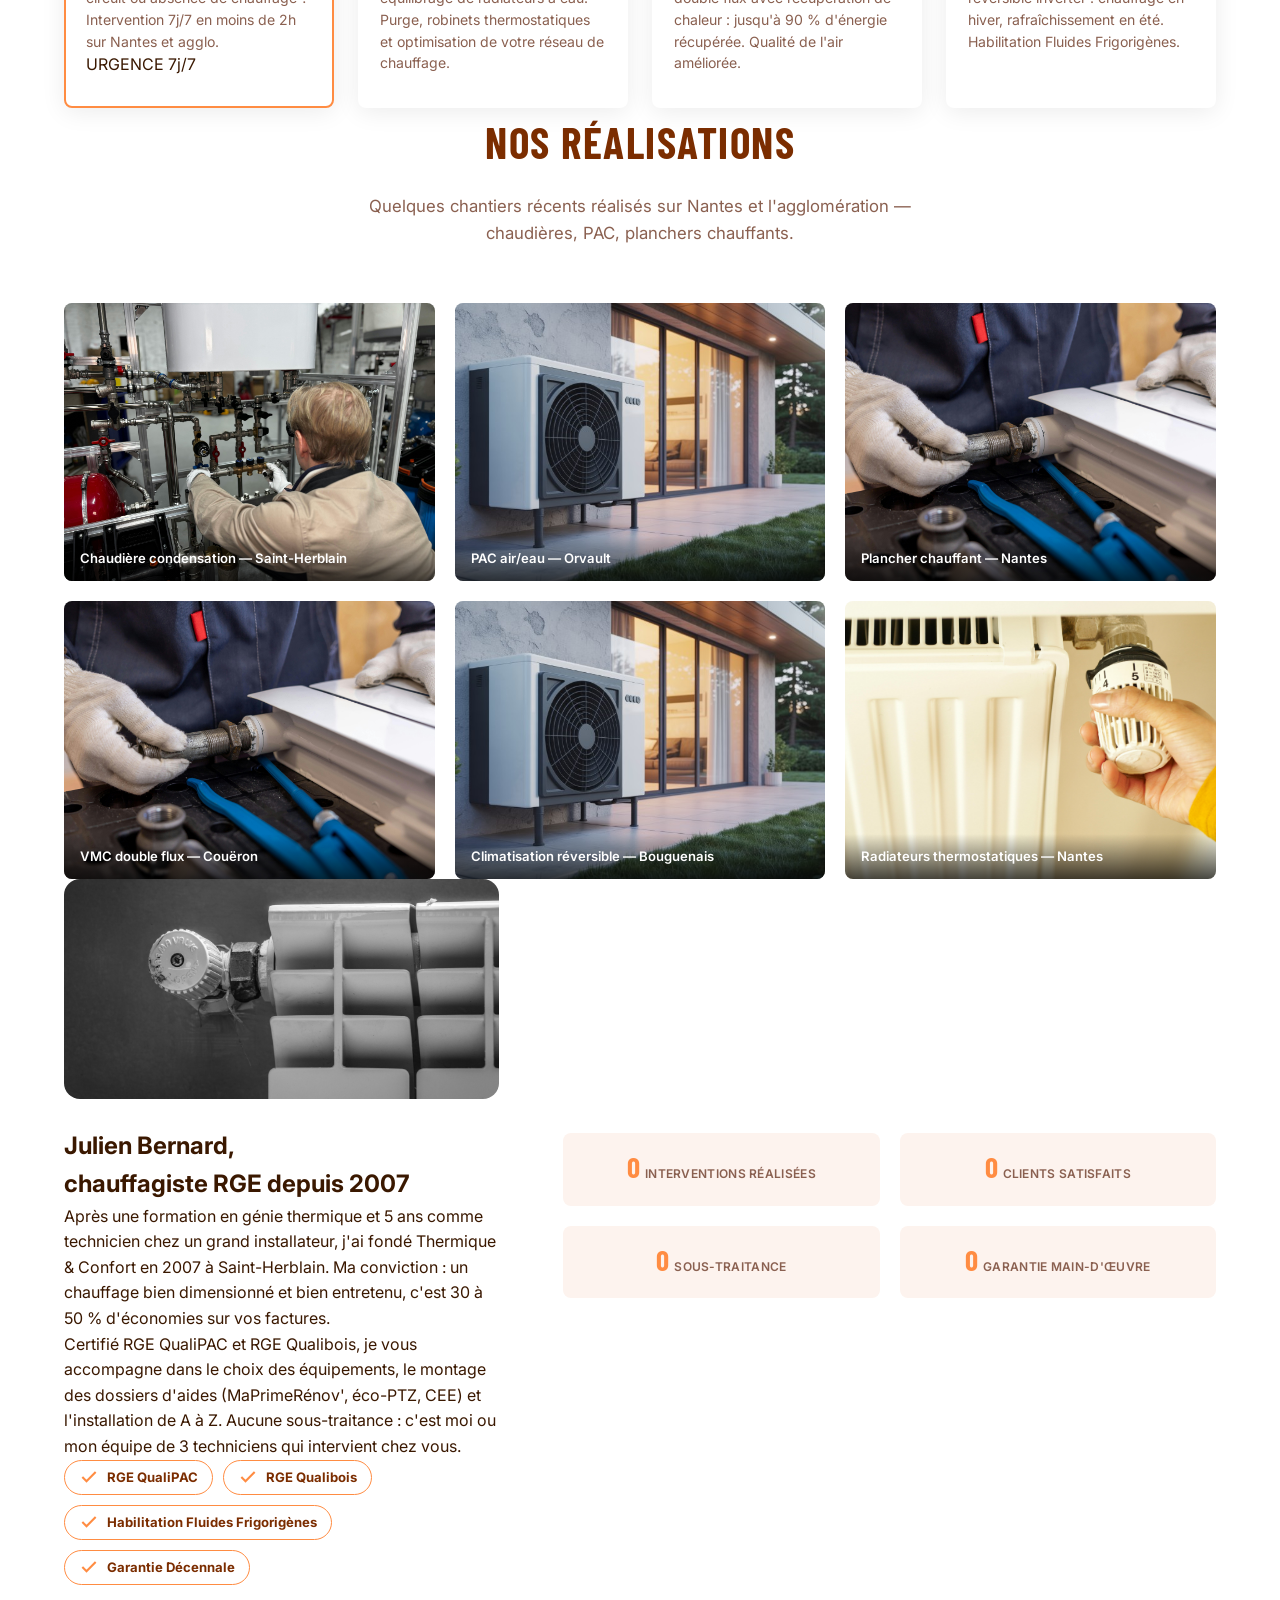
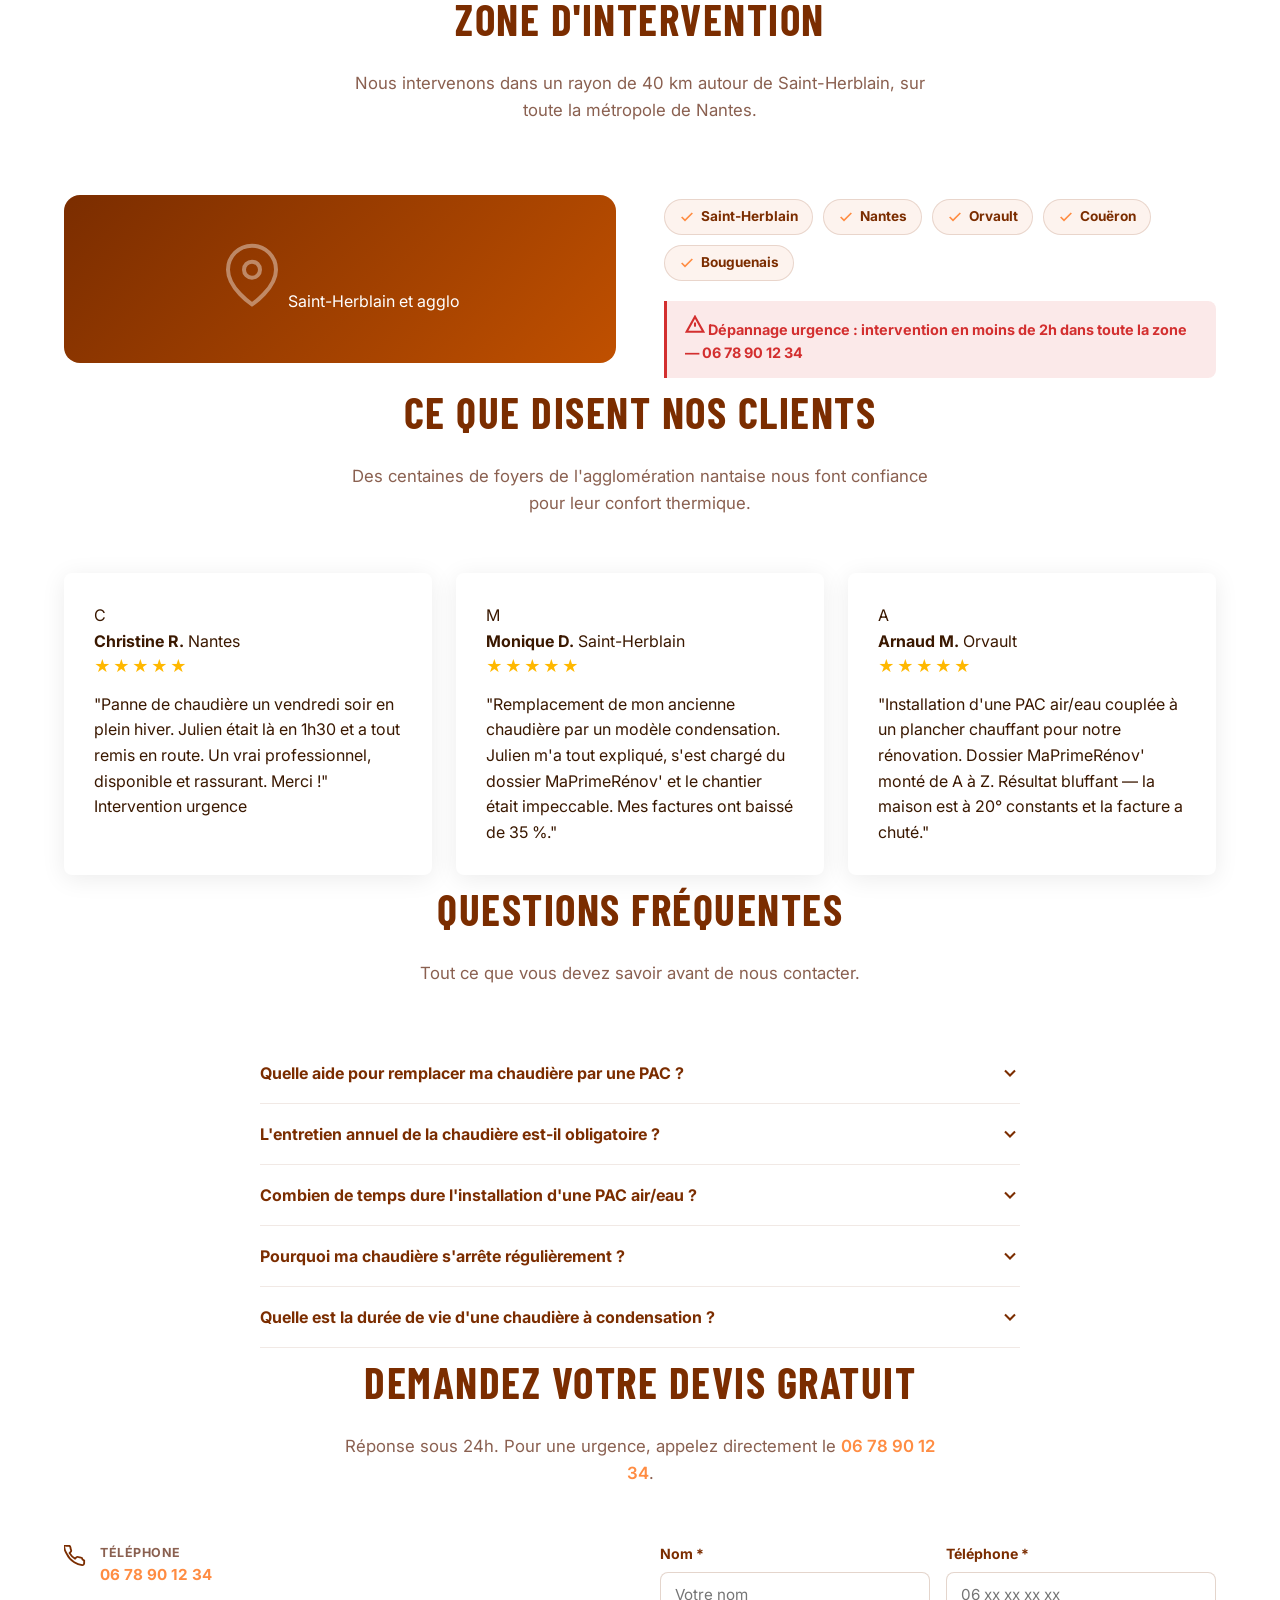
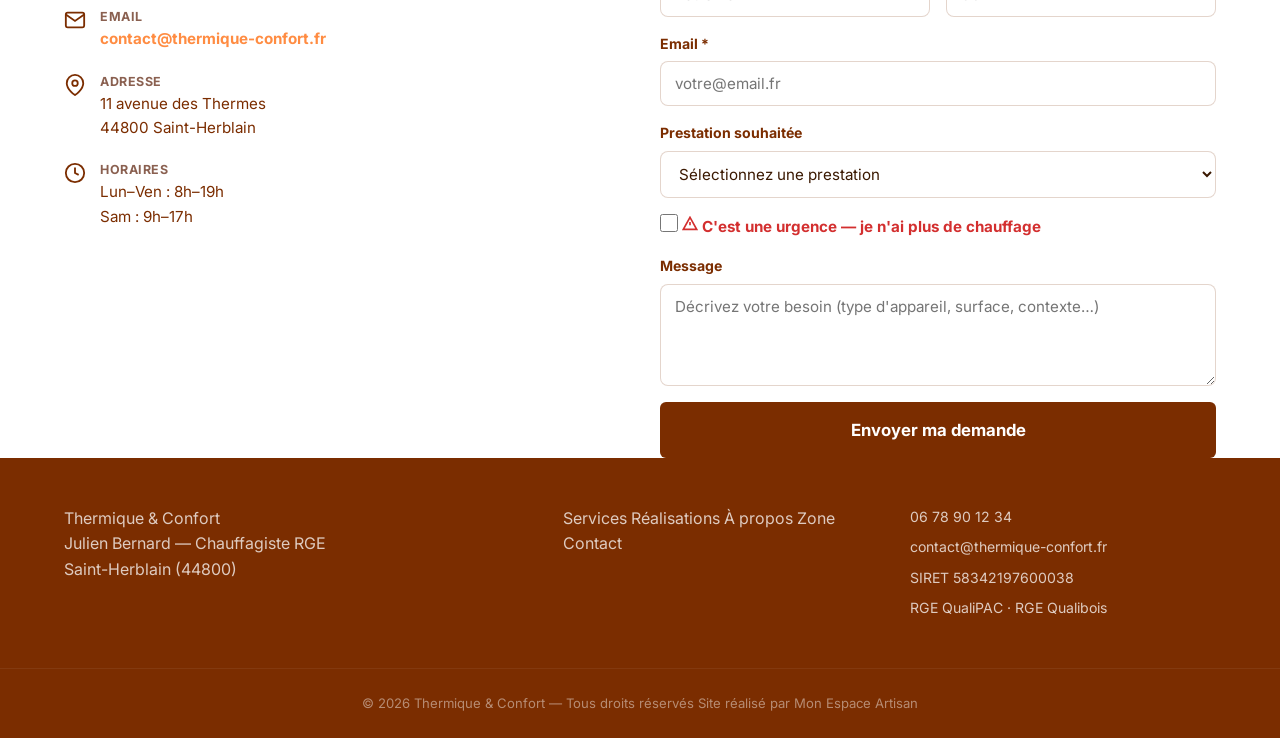
==== commit 5cbd9026: "feat: photos intégrées 8 sites + fix chauffagiste + référencement local - Hero : background-image av" ====
--- a/chauffagiste/index.html
+++ b/chauffagiste/index.html
@@ -216,27 +216,27 @@
       </div>
       <div class="gallery-grid">
         <div class="gallery-item">
-          <div class="gallery-placeholder gal-1"></div>
+          <img src="images/chaudiere.jpg" alt="Chaudière condensation installée — Thermique & Confort Saint-Herblain" loading="lazy">
           <div class="gallery-caption">Chaudière condensation — Saint-Herblain</div>
         </div>
         <div class="gallery-item">
-          <div class="gallery-placeholder gal-2"></div>
+          <img src="images/pac.jpg" alt="PAC air/eau installée — Thermique & Confort Orvault" loading="lazy">
           <div class="gallery-caption">PAC air/eau — Orvault</div>
         </div>
         <div class="gallery-item">
-          <div class="gallery-placeholder gal-3"></div>
+          <img src="images/installation.jpg" alt="Plancher chauffant hydraulique — Thermique & Confort Nantes" loading="lazy">
           <div class="gallery-caption">Plancher chauffant — Nantes</div>
         </div>
         <div class="gallery-item">
-          <div class="gallery-placeholder gal-4"></div>
+          <img src="images/installation.jpg" alt="VMC double flux installée — Thermique & Confort Couëron" loading="lazy">
           <div class="gallery-caption">VMC double flux — Couëron</div>
         </div>
         <div class="gallery-item">
-          <div class="gallery-placeholder gal-5"></div>
+          <img src="images/pac.jpg" alt="Climatisation réversible posée — Thermique & Confort Bouguenais" loading="lazy">
           <div class="gallery-caption">Climatisation réversible — Bouguenais</div>
         </div>
         <div class="gallery-item">
-          <div class="gallery-placeholder gal-6"></div>
+          <img src="images/radiateur.jpg" alt="Radiateurs thermostatiques installés — Thermique & Confort Nantes" loading="lazy">
           <div class="gallery-caption">Radiateurs thermostatiques — Nantes</div>
         </div>
       </div>
@@ -247,6 +247,9 @@
   <section class="apropos" id="apropos">
     <div class="container apropos-inner">
       <div class="apropos-text">
+        <div class="apropos-photo">
+          <img src="images/hero.jpg" alt="Julien Bernard, chauffagiste RGE à Saint-Herblain" loading="lazy">
+        </div>
         <h2>Julien Bernard,<br />chauffagiste RGE depuis 2007</h2>
         <p>Après une formation en génie thermique et 5 ans comme technicien chez un grand installateur, j'ai fondé Thermique &amp; Confort en 2007 à Saint-Herblain. Ma conviction : un chauffage bien dimensionné et bien entretenu, c'est 30 à 50 % d'économies sur vos factures.</p>
         <p>Certifié RGE QualiPAC et RGE Qualibois, je vous accompagne dans le choix des équipements, le montage des dossiers d'aides (MaPrimeRénov', éco-PTZ, CEE) et l'installation de A à Z. Aucune sous-traitance : c'est moi ou mon équipe de 3 techniciens qui intervient chez vous.</p>
--- a/chauffagiste/style.css
+++ b/chauffagiste/style.css
@@ -78,9 +78,9 @@
 
 /* HERO */
 .hero { min-height: 100vh; display: flex; align-items: center; position: relative; overflow: hidden; padding-top: 120px;
-  background: linear-gradient(160deg, rgba(50,15,0,.97) 0%, rgba(123,45,0,.88) 50%, rgba(35,10,0,.97) 100%),
-    repeating-linear-gradient(30deg, transparent, transparent 25px, rgba(255,140,66,.03) 25px, rgba(255,140,66,.03) 26px),
-    linear-gradient(180deg, #320f00 0%, #7b2d00 50%, #230a00 100%);
+  background:
+    linear-gradient(rgba(123,45,0,.7), rgba(123,45,0,.7)),
+    url('images/hero.jpg') center/cover no-repeat;
 }
 .hero::before { content: ''; position: absolute; inset: 0; background: radial-gradient(ellipse at 70% 30%, rgba(255,140,66,.1) 0%, transparent 60%); }
 .hero-content { position: relative; z-index: 1; max-width: 720px; }
@@ -125,6 +125,8 @@
 
 /* À PROPOS */
 .apropos-grid { display: grid; grid-template-columns: 1fr 1.5fr; gap: 64px; align-items: center; }
+.apropos-photo { border-radius: 16px; overflow: hidden; margin-bottom: 28px; }
+.apropos-photo img { width: 100%; height: 220px; object-fit: cover; display: block; border-radius: 12px; }
 .apropos-avatar-wrap { text-align: center; }
 .apropos-avatar { width: 180px; height: 180px; border-radius: 50%; margin: 0 auto 16px; background: linear-gradient(135deg, var(--color-primary), #c05000); display: flex; align-items: center; justify-content: center; font-family: var(--font-display); font-size: 3.5rem; color: var(--color-accent); box-shadow: 0 8px 32px rgba(123,45,0,.3); letter-spacing: 1.5px; }
 .apropos-avatar-name  { font-family: var(--font-display); font-size: 1.3rem; color: var(--color-primary); letter-spacing: 1px; text-transform: uppercase; }
@@ -226,3 +228,82 @@
   .footer-grid   { grid-template-columns: 1fr; gap: 28px; }
 }
 @media (max-width: 480px) { .gallery-grid { grid-template-columns: 1fr; } .horaires-grid { grid-template-columns: 1fr; } }
+
+/* ===========================
+   CORRECTIONS HTML — alias classes
+   (HTML généré avec des noms différents du CSS)
+=========================== */
+
+/* Header */
+.header-inner { display: flex; align-items: center; justify-content: space-between; gap: 16px; max-width: var(--max-width); margin: 0 auto; padding: 0 24px; }
+.logo { font-family: var(--font-display); font-size: 1.6rem; color: var(--color-accent); letter-spacing: 1.5px; text-transform: uppercase; display: flex; align-items: center; gap: 10px; }
+.logo-icon { display: flex; align-items: center; justify-content: center; color: var(--color-accent); }
+.hamburger { display: none; flex-direction: column; gap: 5px; cursor: pointer; padding: 4px; background: none; border: none; }
+.hamburger span { display: block; width: 24px; height: 2px; background: var(--color-white); border-radius: 2px; transition: var(--transition); }
+.hamburger.active span:nth-child(1) { transform: rotate(45deg) translate(5px,5px); }
+.hamburger.active span:nth-child(2) { opacity: 0; }
+.hamburger.active span:nth-child(3) { transform: rotate(-45deg) translate(5px,-5px); }
+.header-cta { display: flex; align-items: center; gap: 12px; }
+.mobile-nav { display: none; position: fixed; inset: 0; background: var(--color-primary); z-index: 999; flex-direction: column; align-items: center; justify-content: center; gap: 28px; }
+.mobile-nav.open { display: flex; }
+.mobile-nav a { color: var(--color-white); font-family: var(--font-display); font-size: 1.7rem; letter-spacing: 1.5px; text-transform: uppercase; transition: color var(--transition); }
+.mobile-nav a:hover { color: var(--color-accent); }
+.mobile-close { position: absolute; top: 24px; right: 24px; cursor: pointer; color: var(--color-white); background: none; border: none; font-size: 2rem; line-height: 1; }
+
+/* Hero */
+.hero-sub { font-size: 1.05rem; color: rgba(255,255,255,.78); margin-bottom: 40px; max-width: 580px; line-height: 1.75; }
+.hero-actions { display: flex; gap: 16px; flex-wrap: wrap; }
+.hero-certs { display: flex; gap: 10px; flex-wrap: wrap; margin-top: 28px; }
+.hero-certs span { background: rgba(255,255,255,.1); border: 1px solid rgba(255,255,255,.2); color: rgba(255,255,255,.85); padding: 5px 14px; border-radius: 100px; font-size: .8rem; font-weight: 600; letter-spacing: .3px; }
+/* Badges inline héro — .hero-badge utilisé à tort (= floating circle dans CSS) */
+.hero-badges .hero-badge { position: static; width: auto; height: auto; border-radius: 100px; background: rgba(255,140,66,.15); box-shadow: none; animation: none; flex-direction: row; gap: 8px; border: 1px solid rgba(255,140,66,.35); color: var(--color-accent); padding: 8px 16px; font-size: .82rem; font-weight: 700; letter-spacing: .8px; text-transform: uppercase; }
+.hero-badges .hero-badge--urgence { background: rgba(211,47,47,.2); border-color: rgba(211,47,47,.4); color: #FF8080; }
+/* Boutons sans classe .btn de base */
+.btn-primary, .btn-urgence, .btn-outline, .btn-lg { display: inline-flex; align-items: center; gap: 8px; padding: 14px 28px; border-radius: var(--radius-btn); font-family: var(--font-body); font-size: 1rem; font-weight: 700; cursor: pointer; border: 2px solid transparent; transition: var(--transition); white-space: nowrap; text-decoration: none; }
+.btn-lg { padding: 16px 32px; font-size: 1.05rem; }
+.btn-full { width: 100%; justify-content: center; }
+.btn-outline { background: transparent; color: var(--color-white); border-color: rgba(255,255,255,.6); }
+.btn-outline:hover { background: rgba(255,255,255,.15); transform: translateY(-2px); }
+
+/* Galerie */
+.gallery-caption { position: absolute; bottom: 0; left: 0; right: 0; padding: 12px 16px; background: linear-gradient(transparent, rgba(0,0,0,.7)); color: var(--color-white); font-size: .82rem; font-weight: 600; }
+.gallery-item img { width: 100%; height: 100%; object-fit: cover; display: block; transition: transform var(--transition); }
+.gallery-item:hover img { transform: scale(1.04); }
+
+/* À propos */
+.apropos-inner { display: grid; grid-template-columns: 1fr 1.5fr; gap: 64px; align-items: center; }
+.apropos-stats { display: grid; grid-template-columns: repeat(2,1fr); gap: 20px; margin-bottom: 32px; }
+.stat-card { text-align: center; background: var(--color-secondary); border-radius: var(--radius-card); padding: 20px 12px; }
+.apropos-certifs { display: flex; flex-wrap: wrap; gap: 10px; list-style: none; padding: 0; }
+.apropos-certifs li { display: flex; align-items: center; gap: 8px; background: var(--color-white); border: 1px solid var(--color-accent); color: var(--color-primary); padding: 6px 14px; border-radius: 100px; font-size: .82rem; font-weight: 700; }
+.apropos-certifs li svg { color: var(--color-accent); flex-shrink: 0; }
+
+/* Zone */
+.zone-inner { display: grid; grid-template-columns: 1fr 1fr; gap: 48px; align-items: center; }
+.zone-communes { display: flex; flex-wrap: wrap; gap: 10px; margin-top: 20px; }
+.zone-commune { background: var(--color-secondary); color: var(--color-primary); padding: 6px 14px; border-radius: 100px; font-size: .85rem; font-weight: 700; border: 1px solid rgba(123,45,0,.15); display: flex; align-items: center; gap: 6px; }
+.zone-commune svg { color: var(--color-accent); flex-shrink: 0; }
+
+/* Contact */
+.contact-inner { display: grid; grid-template-columns: 1.2fr 1fr; gap: 56px; }
+.contact-item { display: flex; align-items: flex-start; gap: 14px; margin-bottom: 20px; }
+.contact-item svg { color: var(--color-primary); flex-shrink: 0; margin-top: 2px; }
+.contact-item strong { display: block; font-size: .78rem; font-weight: 700; text-transform: uppercase; color: var(--color-text-light); letter-spacing: .5px; }
+.contact-item a, .contact-item span { font-size: .95rem; color: var(--color-primary); display: block; }
+.contact-item a { color: var(--color-accent); font-weight: 700; }
+
+/* Footer */
+.footer-inner { display: grid; grid-template-columns: 1.5fr 1fr 1fr; gap: 40px; margin-bottom: 40px; }
+.footer-brand { }
+.footer-contact a, .footer-contact span { display: block; font-size: .88rem; margin-bottom: 8px; transition: color var(--transition); }
+.footer-contact a:hover { color: var(--color-accent); }
+
+/* Responsive fixes pour les classes HTML */
+@media (max-width: 768px) {
+  .hamburger { display: flex; }
+  .apropos-inner { grid-template-columns: 1fr; gap: 32px; }
+  .zone-inner { grid-template-columns: 1fr; }
+  .contact-inner { grid-template-columns: 1fr; }
+  .footer-inner { grid-template-columns: 1fr; gap: 28px; }
+  .apropos-stats { grid-template-columns: repeat(2,1fr); }
+}
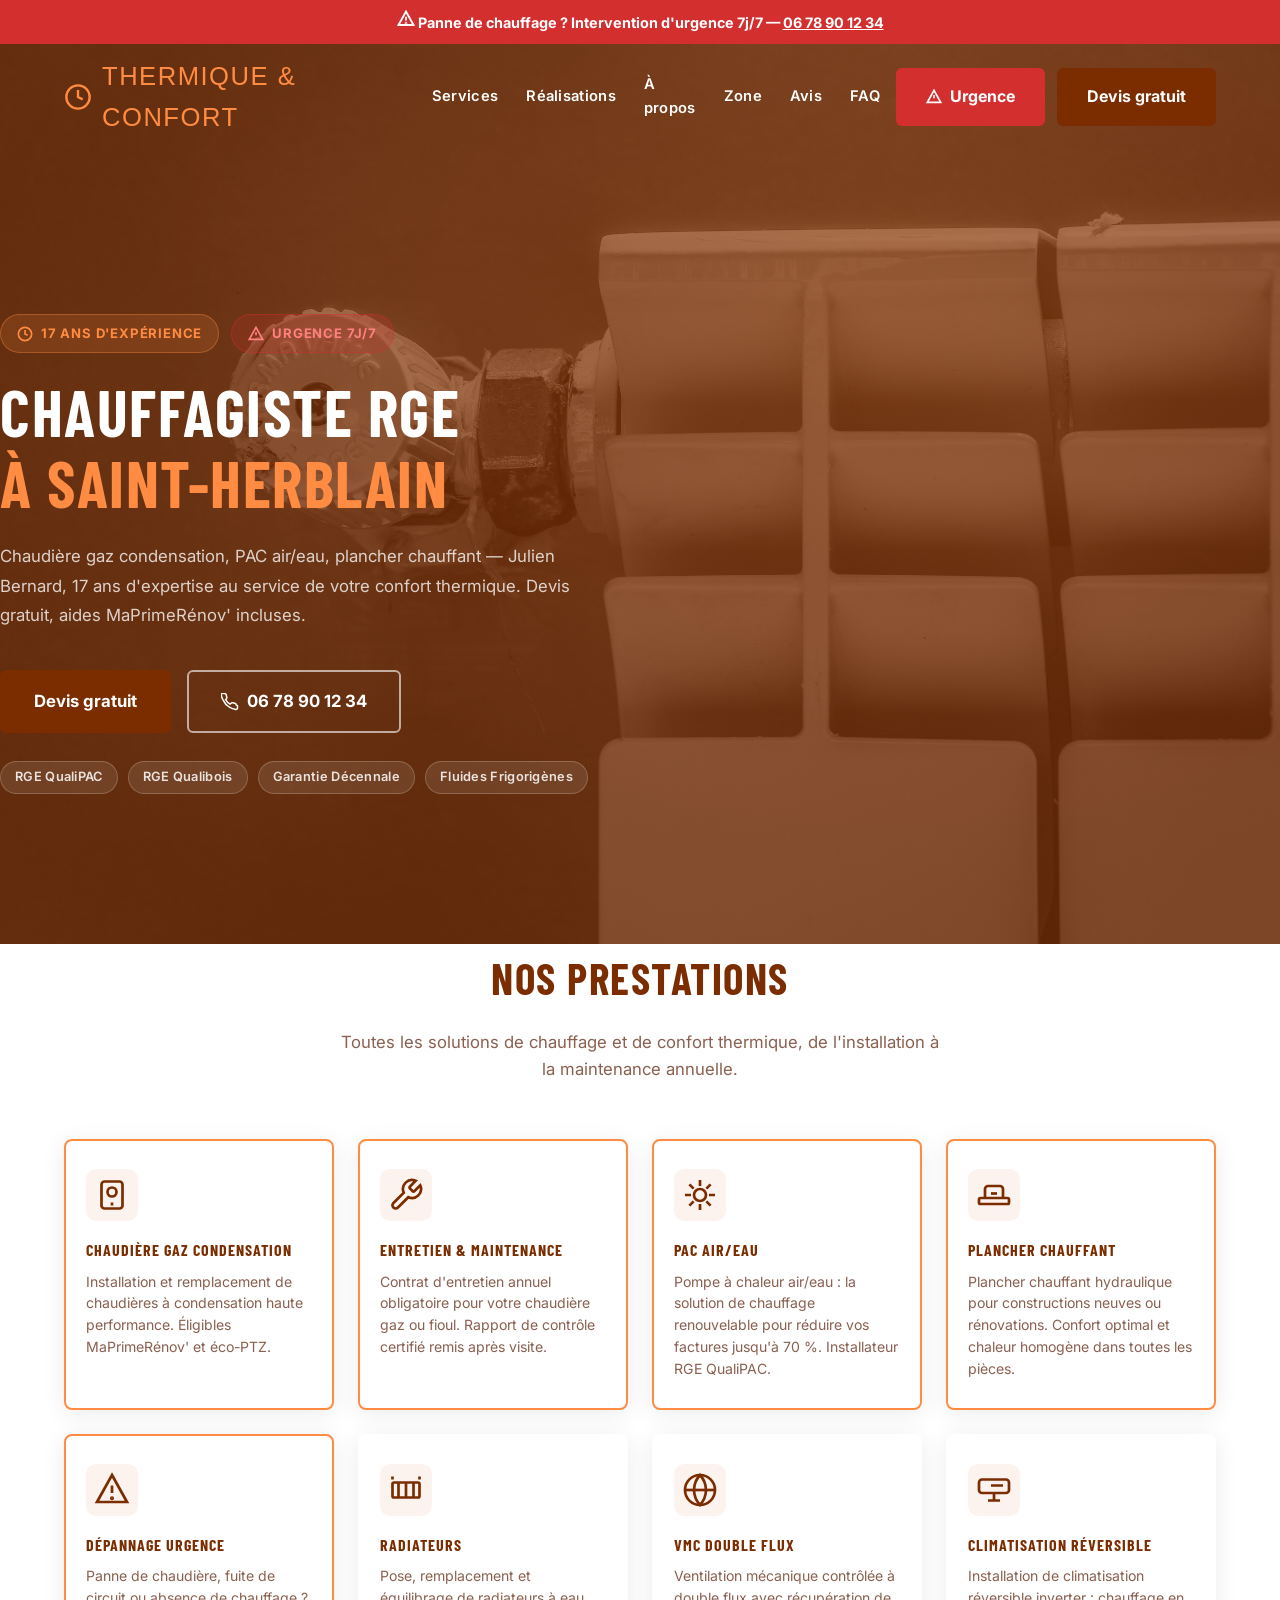
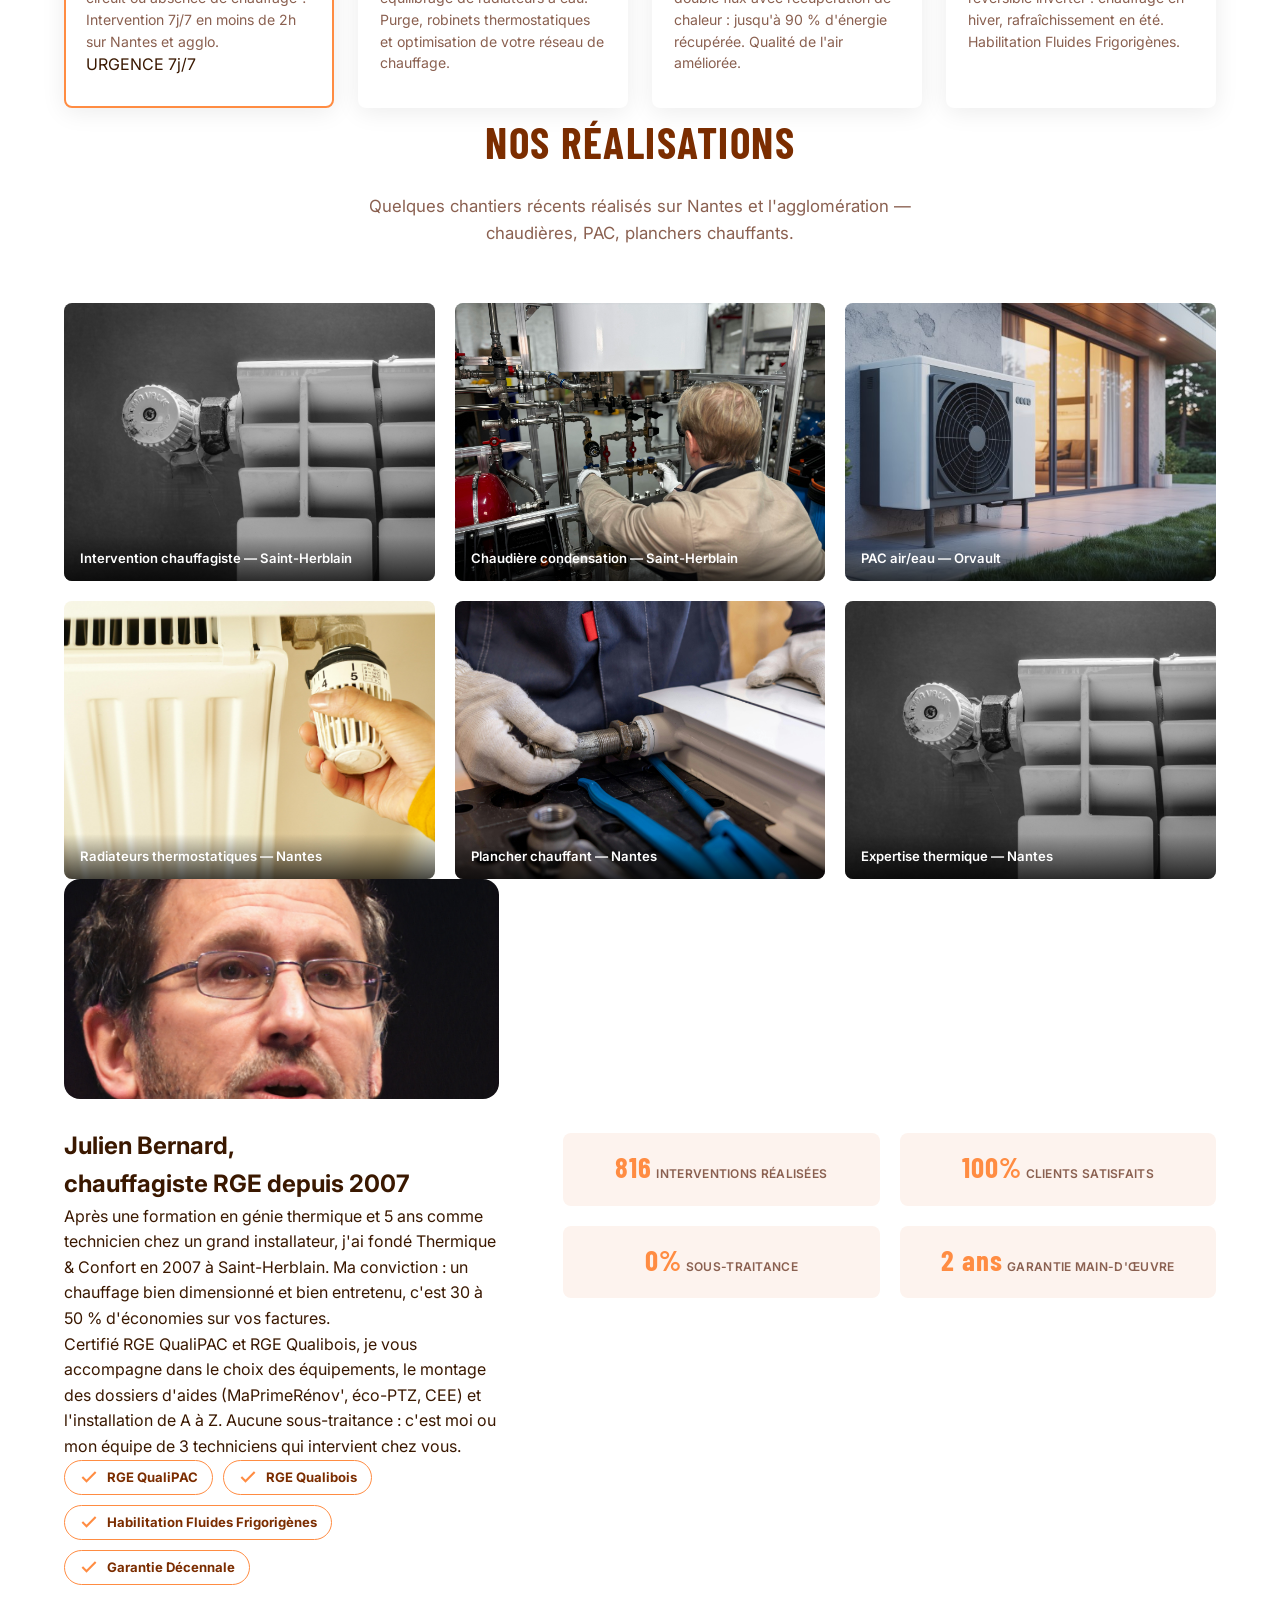
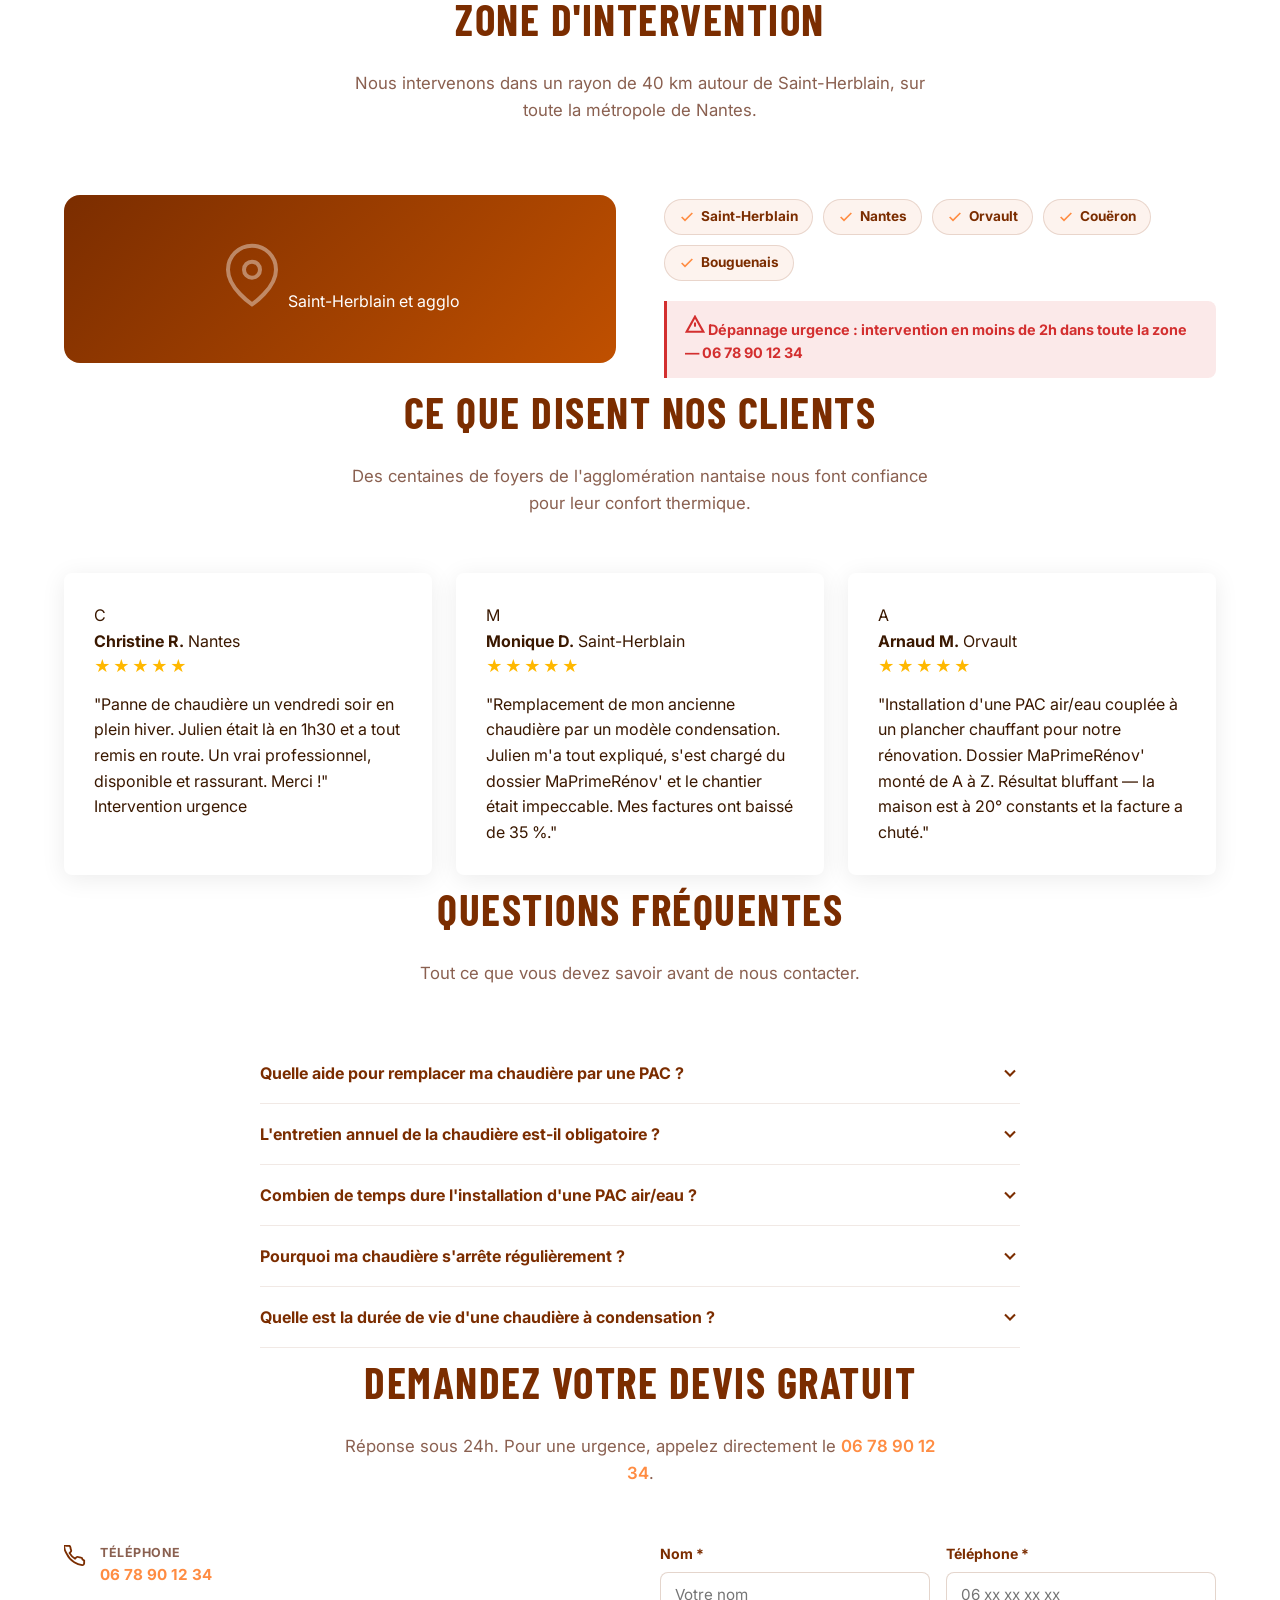
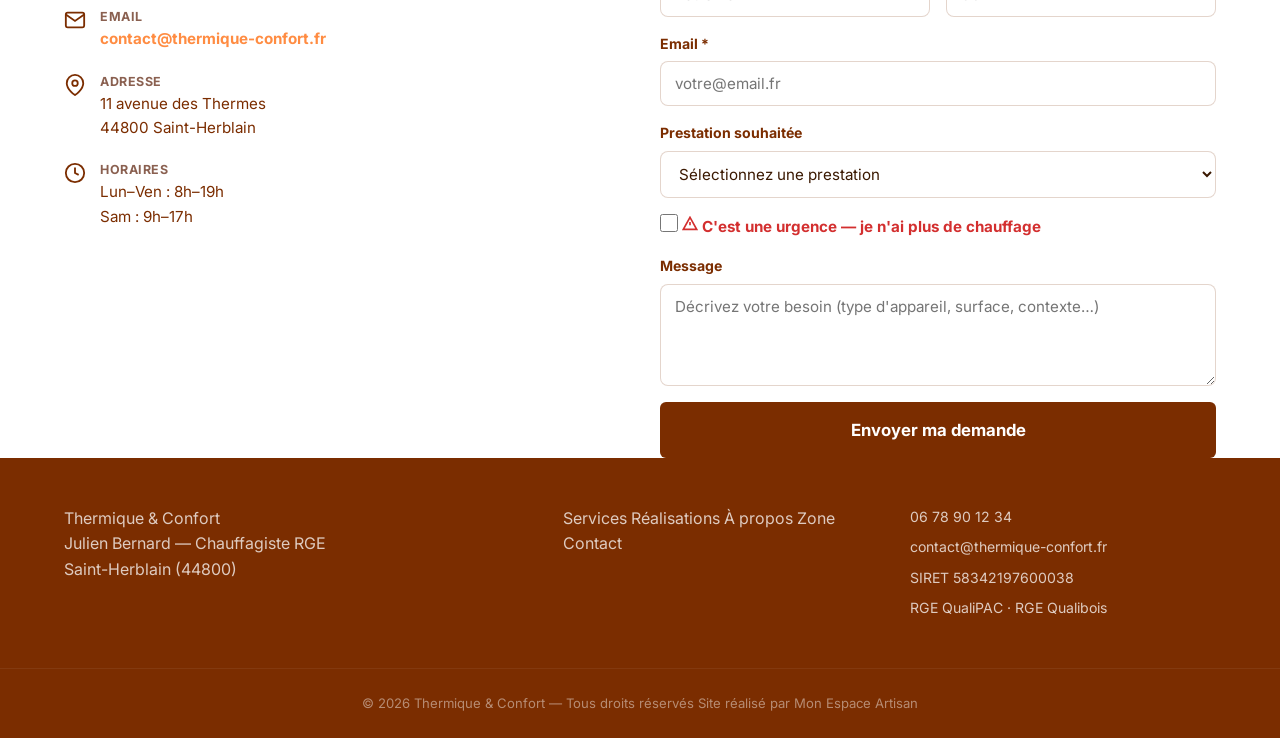
==== commit c3f9f3b1: "feat: photos galerie complètes + avatars profil 8 sites" ====
--- a/chauffagiste/index.html
+++ b/chauffagiste/index.html
@@ -216,6 +216,10 @@
       </div>
       <div class="gallery-grid">
         <div class="gallery-item">
+          <img src="images/hero.jpg" alt="Chauffagiste en intervention — Thermique & Confort Saint-Herblain" loading="lazy">
+          <div class="gallery-caption">Intervention chauffagiste — Saint-Herblain</div>
+        </div>
+        <div class="gallery-item">
           <img src="images/chaudiere.jpg" alt="Chaudière condensation installée — Thermique & Confort Saint-Herblain" loading="lazy">
           <div class="gallery-caption">Chaudière condensation — Saint-Herblain</div>
         </div>
@@ -224,20 +228,16 @@
           <div class="gallery-caption">PAC air/eau — Orvault</div>
         </div>
         <div class="gallery-item">
+          <img src="images/radiateur.jpg" alt="Radiateurs thermostatiques installés — Thermique & Confort Nantes" loading="lazy">
+          <div class="gallery-caption">Radiateurs thermostatiques — Nantes</div>
+        </div>
+        <div class="gallery-item">
           <img src="images/installation.jpg" alt="Plancher chauffant hydraulique — Thermique & Confort Nantes" loading="lazy">
           <div class="gallery-caption">Plancher chauffant — Nantes</div>
         </div>
         <div class="gallery-item">
-          <img src="images/installation.jpg" alt="VMC double flux installée — Thermique & Confort Couëron" loading="lazy">
-          <div class="gallery-caption">VMC double flux — Couëron</div>
-        </div>
-        <div class="gallery-item">
-          <img src="images/pac.jpg" alt="Climatisation réversible posée — Thermique & Confort Bouguenais" loading="lazy">
-          <div class="gallery-caption">Climatisation réversible — Bouguenais</div>
-        </div>
-        <div class="gallery-item">
-          <img src="images/radiateur.jpg" alt="Radiateurs thermostatiques installés — Thermique & Confort Nantes" loading="lazy">
-          <div class="gallery-caption">Radiateurs thermostatiques — Nantes</div>
+          <img src="images/hero.jpg" alt="Savoir-faire thermique professionnelle — Thermique & Confort" loading="lazy">
+          <div class="gallery-caption">Expertise thermique — Nantes</div>
         </div>
       </div>
     </div>
@@ -248,7 +248,7 @@
     <div class="container apropos-inner">
       <div class="apropos-text">
         <div class="apropos-photo">
-          <img src="images/hero.jpg" alt="Julien Bernard, chauffagiste RGE à Saint-Herblain" loading="lazy">
+          <img src="images/avatar.jpg" alt="Julien Bernard, chauffagiste RGE à Saint-Herblain — photo de profil" loading="lazy">
         </div>
         <h2>Julien Bernard,<br />chauffagiste RGE depuis 2007</h2>
         <p>Après une formation en génie thermique et 5 ans comme technicien chez un grand installateur, j'ai fondé Thermique &amp; Confort en 2007 à Saint-Herblain. Ma conviction : un chauffage bien dimensionné et bien entretenu, c'est 30 à 50 % d'économies sur vos factures.</p>
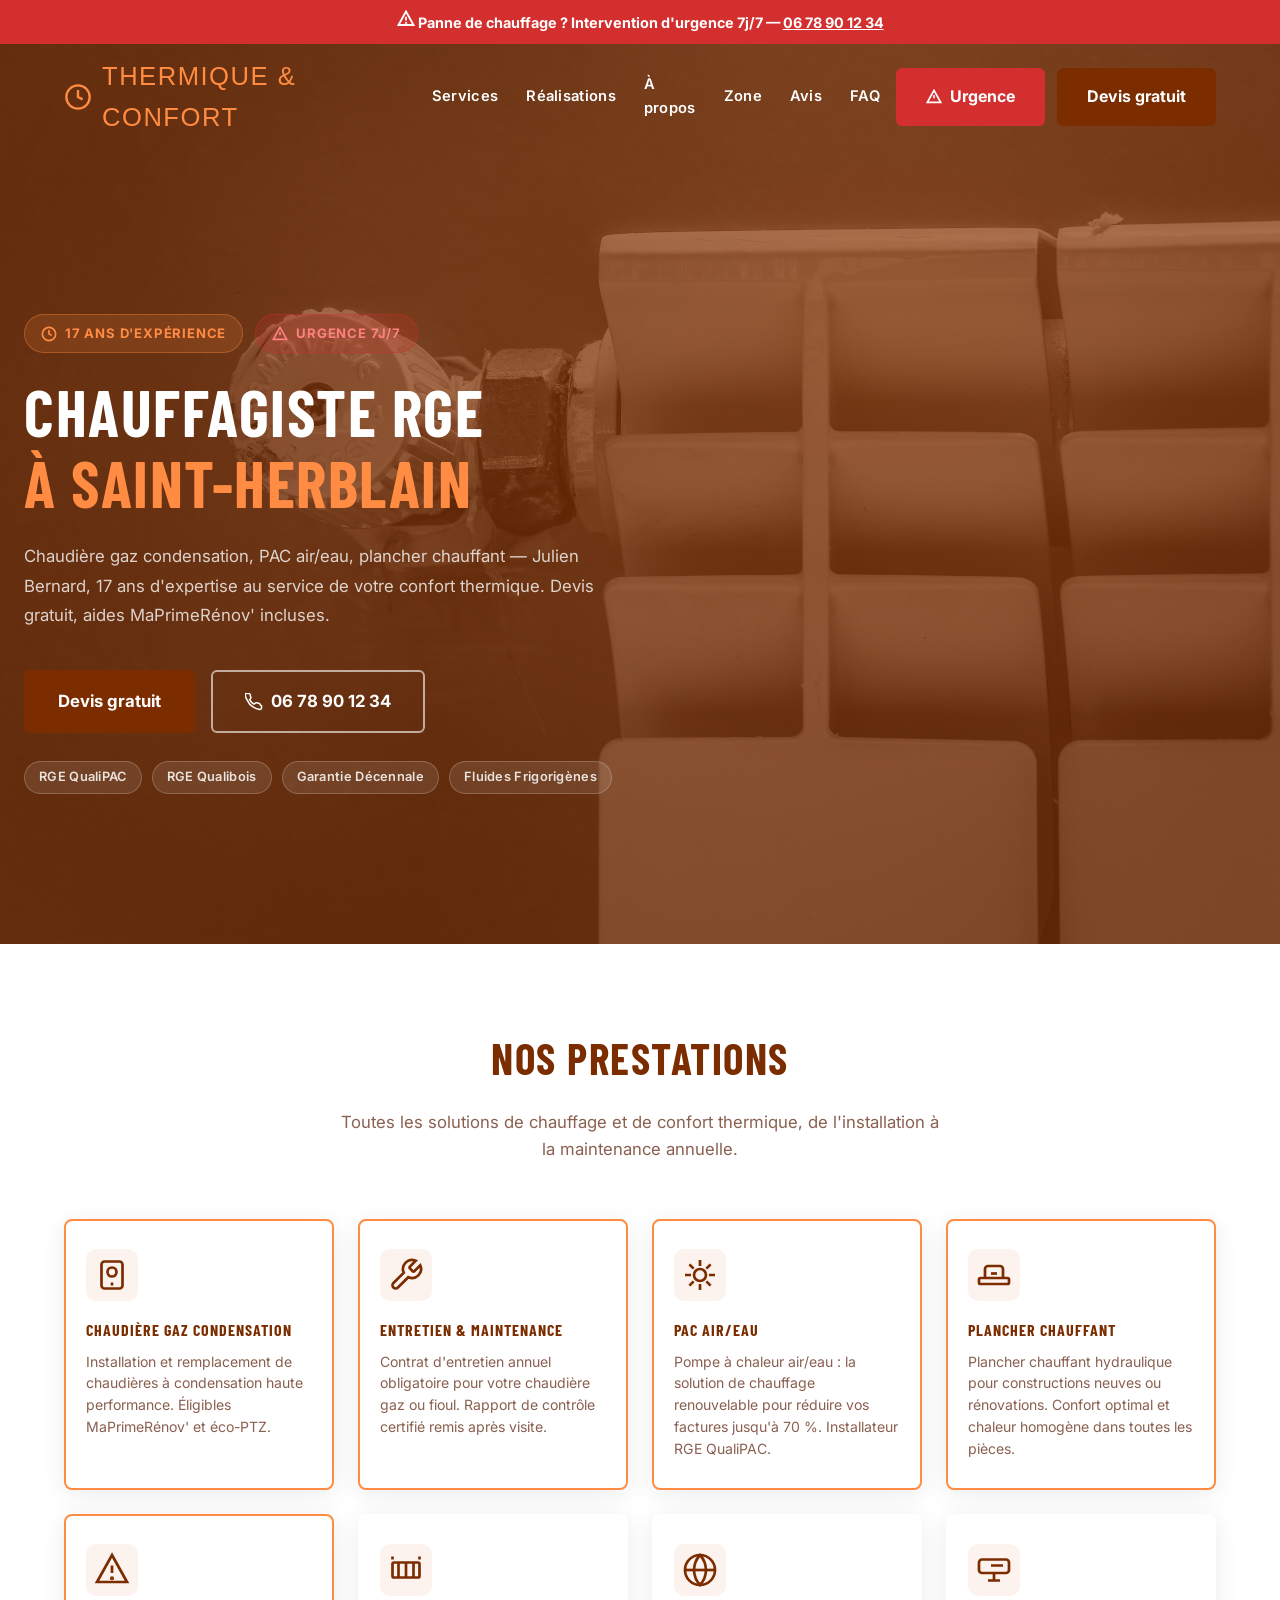
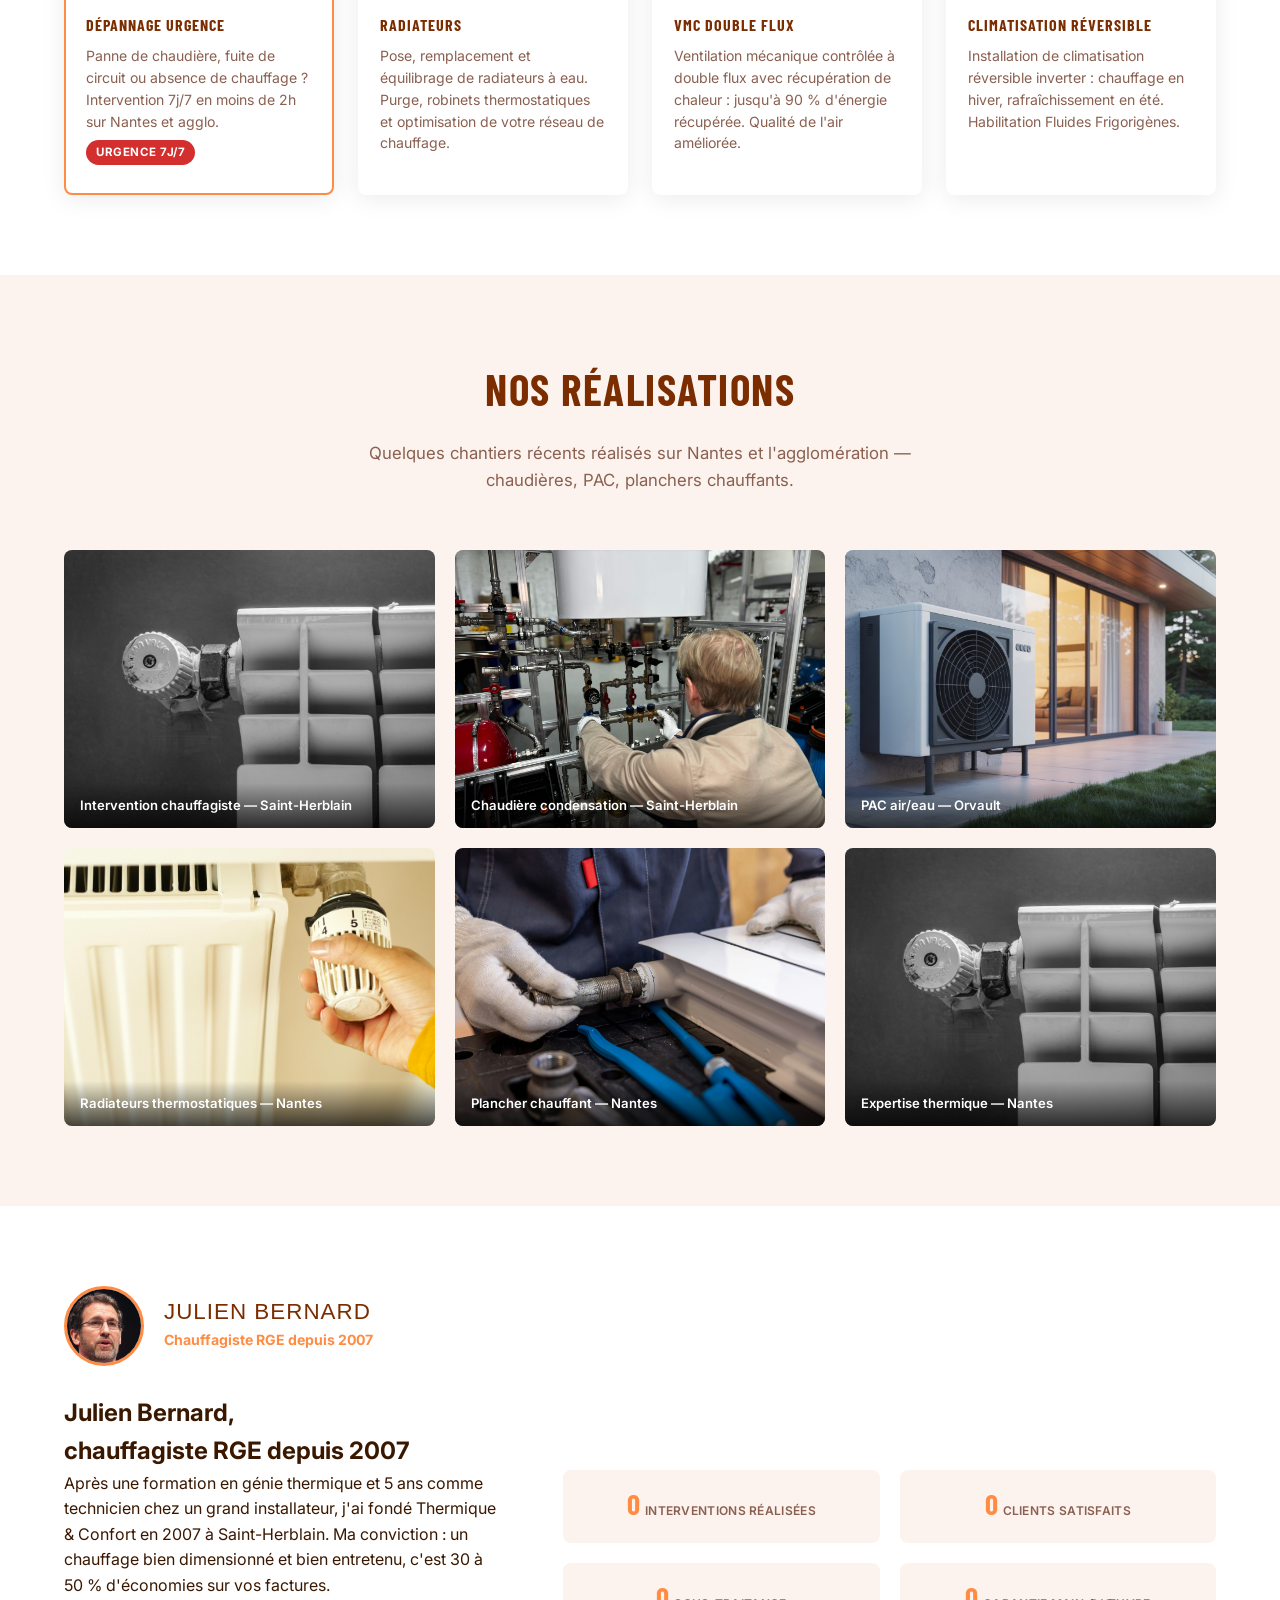
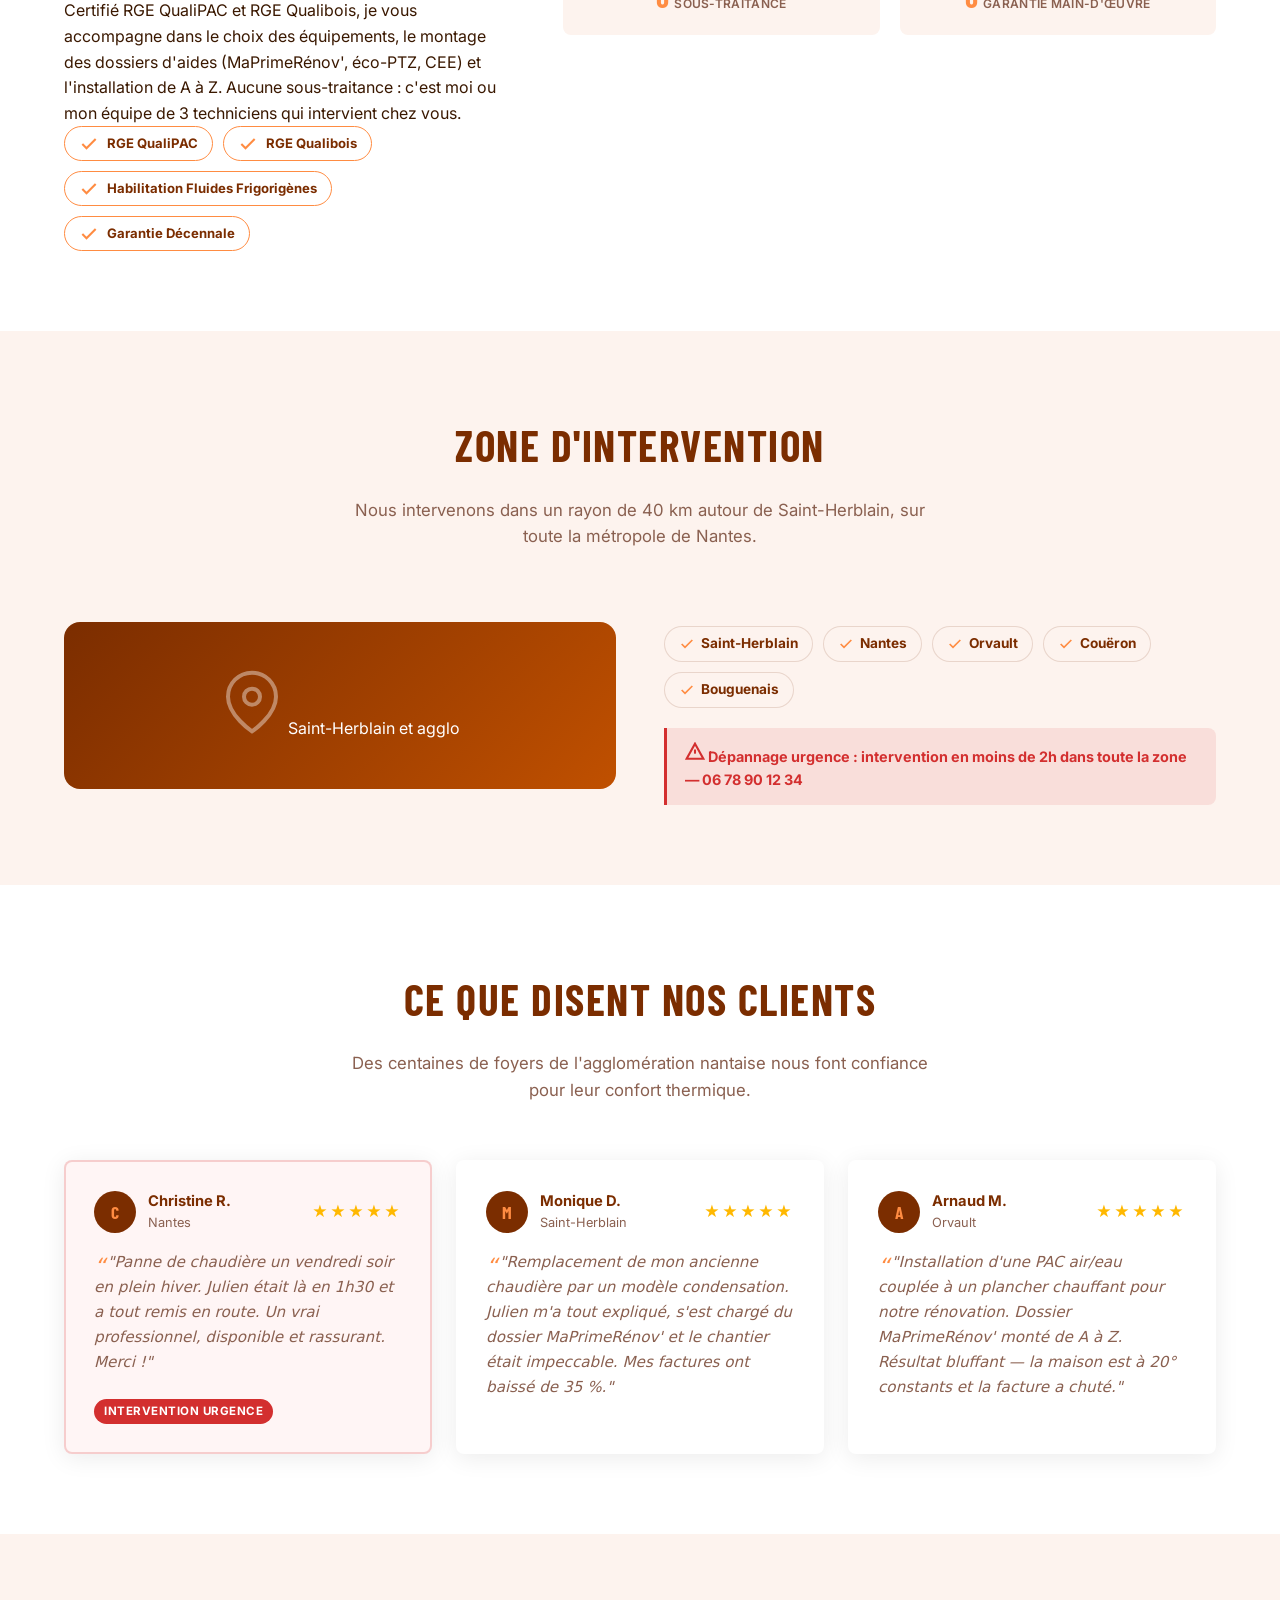
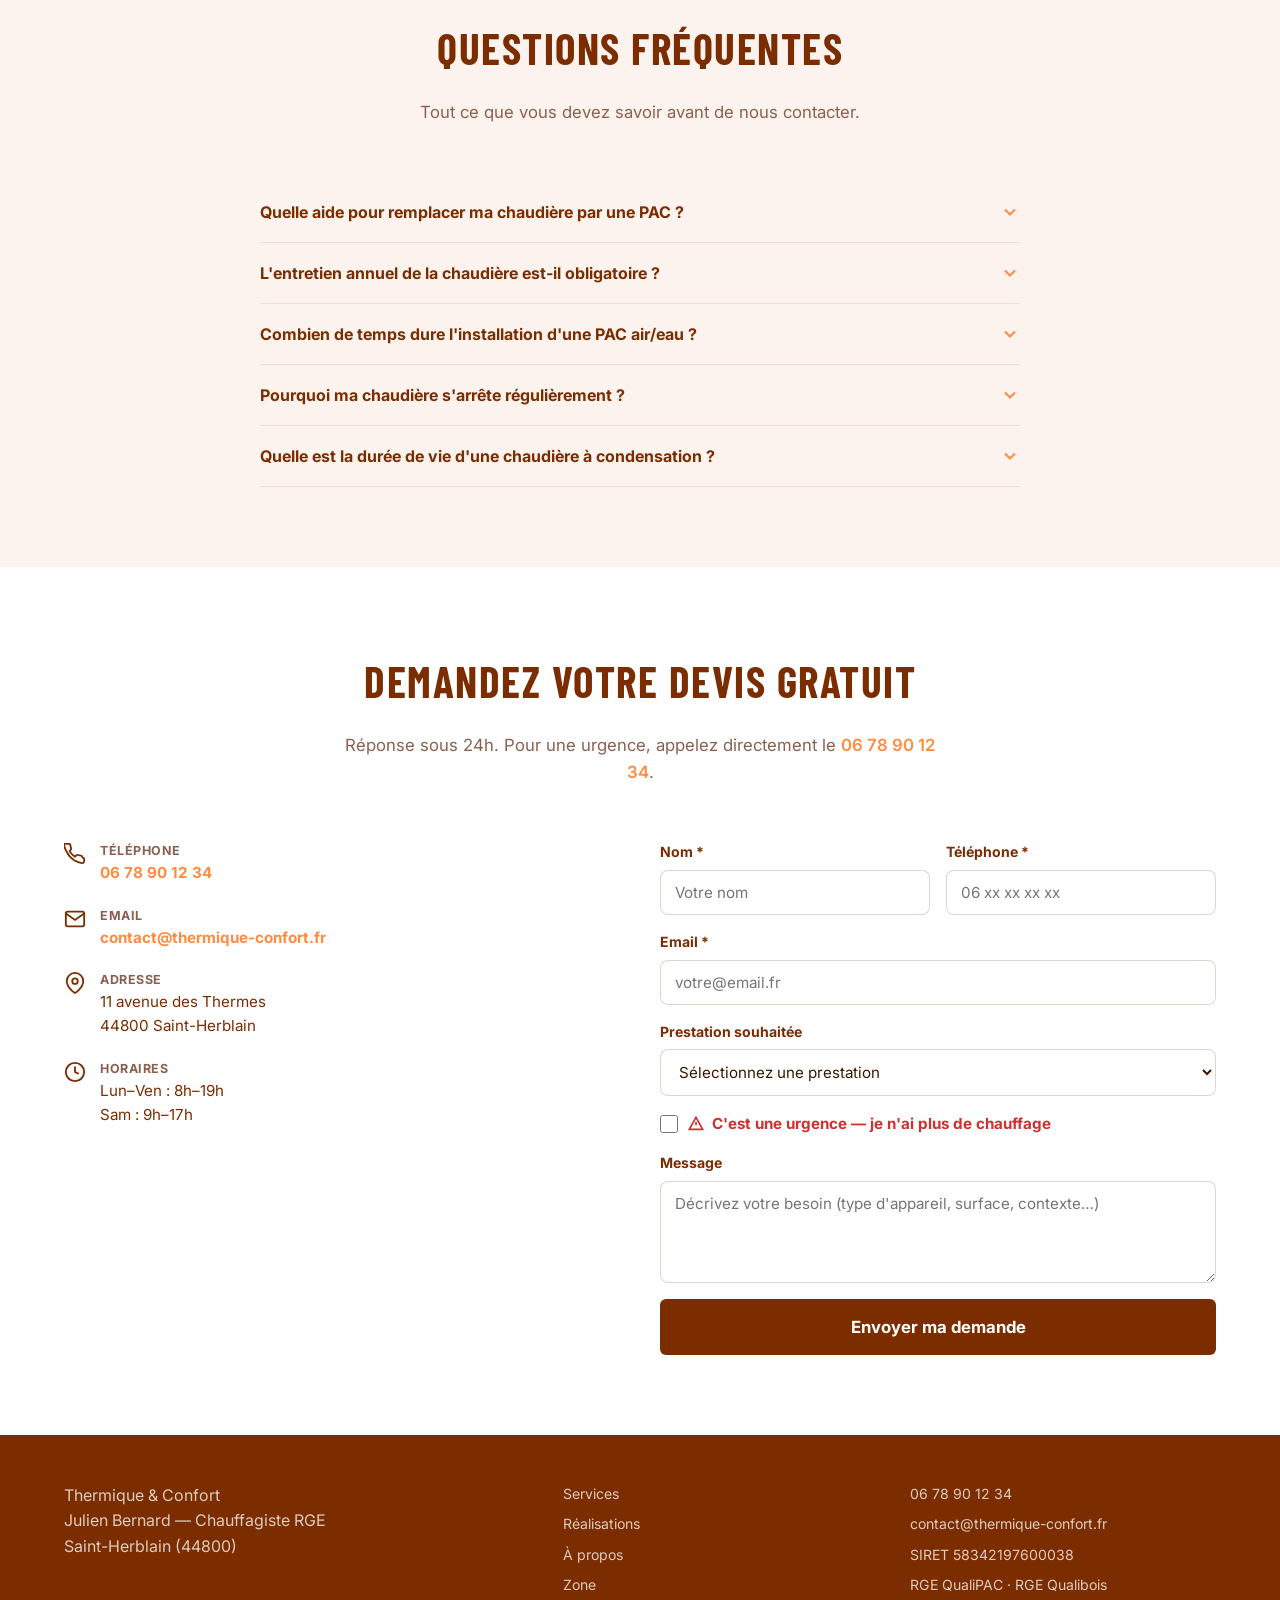
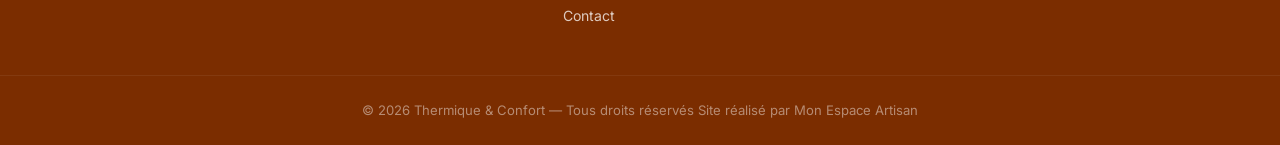
==== commit d86604c1: "fix: bugs chauffagiste + avatar corrigé" ====
--- a/chauffagiste/index.html
+++ b/chauffagiste/index.html
@@ -122,7 +122,7 @@
   </section>
 
   <!-- SERVICES -->
-  <section class="services" id="services">
+  <section class="services section" id="services">
     <div class="container">
       <div class="section-header">
         <h2>Nos prestations</h2>
@@ -208,7 +208,7 @@
   </section>
 
   <!-- RÉALISATIONS -->
-  <section class="realisations" id="realisations">
+  <section class="realisations section section--alt" id="realisations">
     <div class="container">
       <div class="section-header">
         <h2>Nos réalisations</h2>
@@ -244,11 +244,15 @@
   </section>
 
   <!-- À PROPOS -->
-  <section class="apropos" id="apropos">
+  <section class="apropos section" id="apropos">
     <div class="container apropos-inner">
       <div class="apropos-text">
-        <div class="apropos-photo">
-          <img src="images/avatar.jpg" alt="Julien Bernard, chauffagiste RGE à Saint-Herblain — photo de profil" loading="lazy">
+        <div class="apropos-header">
+          <img src="images/avatar.jpg" alt="Julien Bernard, chauffagiste RGE à Saint-Herblain" class="apropos-avatar-img" width="80" height="80" loading="lazy">
+          <div class="apropos-header-info">
+            <p class="apropos-name">Julien Bernard</p>
+            <p class="apropos-title-txt">Chauffagiste RGE depuis 2007</p>
+          </div>
         </div>
         <h2>Julien Bernard,<br />chauffagiste RGE depuis 2007</h2>
         <p>Après une formation en génie thermique et 5 ans comme technicien chez un grand installateur, j'ai fondé Thermique &amp; Confort en 2007 à Saint-Herblain. Ma conviction : un chauffage bien dimensionné et bien entretenu, c'est 30 à 50 % d'économies sur vos factures.</p>
@@ -294,7 +298,7 @@
   </section>
 
   <!-- ZONE D'INTERVENTION -->
-  <section class="zone" id="zone">
+  <section class="zone section section--alt" id="zone">
     <div class="container">
       <div class="section-header">
         <h2>Zone d'intervention</h2>
@@ -340,7 +344,7 @@
   </section>
 
   <!-- AVIS CLIENTS -->
-  <section class="avis" id="avis">
+  <section class="avis section" id="avis">
     <div class="container">
       <div class="section-header">
         <h2>Ce que disent nos clients</h2>
@@ -348,7 +352,7 @@
       </div>
       <div class="temoignages-grid">
 
-        <div class="temoignage-card temoignage-urgence">
+        <div class="temoignage-card temoignage-card--urgence">
           <div class="temoignage-header">
             <div class="temoignage-avatar">C</div>
             <div>
@@ -357,7 +361,7 @@
             </div>
             <div class="temoignage-stars">★★★★★</div>
           </div>
-          <p>"Panne de chaudière un vendredi soir en plein hiver. Julien était là en 1h30 et a tout remis en route. Un vrai professionnel, disponible et rassurant. Merci !"</p>
+          <p class="temoignage-text">"Panne de chaudière un vendredi soir en plein hiver. Julien était là en 1h30 et a tout remis en route. Un vrai professionnel, disponible et rassurant. Merci !"</p>
           <span class="badge-urgence">Intervention urgence</span>
         </div>
 
@@ -370,7 +374,7 @@
             </div>
             <div class="temoignage-stars">★★★★★</div>
           </div>
-          <p>"Remplacement de mon ancienne chaudière par un modèle condensation. Julien m'a tout expliqué, s'est chargé du dossier MaPrimeRénov' et le chantier était impeccable. Mes factures ont baissé de 35 %."</p>
+          <p class="temoignage-text">"Remplacement de mon ancienne chaudière par un modèle condensation. Julien m'a tout expliqué, s'est chargé du dossier MaPrimeRénov' et le chantier était impeccable. Mes factures ont baissé de 35 %."</p>
         </div>
 
         <div class="temoignage-card">
@@ -382,7 +386,7 @@
             </div>
             <div class="temoignage-stars">★★★★★</div>
           </div>
-          <p>"Installation d'une PAC air/eau couplée à un plancher chauffant pour notre rénovation. Dossier MaPrimeRénov' monté de A à Z. Résultat bluffant — la maison est à 20° constants et la facture a chuté."</p>
+          <p class="temoignage-text">"Installation d'une PAC air/eau couplée à un plancher chauffant pour notre rénovation. Dossier MaPrimeRénov' monté de A à Z. Résultat bluffant — la maison est à 20° constants et la facture a chuté."</p>
         </div>
 
       </div>
@@ -390,7 +394,7 @@
   </section>
 
   <!-- FAQ -->
-  <section class="faq" id="faq">
+  <section class="faq section section--alt" id="faq">
     <div class="container">
       <div class="section-header">
         <h2>Questions fréquentes</h2>
@@ -401,7 +405,7 @@
         <div class="faq-item">
           <button class="faq-question">
             Quelle aide pour remplacer ma chaudière par une PAC ?
-            <svg class="faq-chevron" width="20" height="20" viewBox="0 0 24 24" fill="none" stroke="currentColor" stroke-width="2.5"><polyline points="6 9 12 15 18 9"/></svg>
+            <svg class="faq-icon" width="20" height="20" viewBox="0 0 24 24" fill="none" stroke="currentColor" stroke-width="2.5"><polyline points="6 9 12 15 18 9"/></svg>
           </button>
           <div class="faq-answer">
             <p>Plusieurs aides sont cumulables : <strong>MaPrimeRénov'</strong> (jusqu'à 4 000 € pour une PAC air/eau), <strong>l'éco-PTZ</strong> (prêt à taux zéro), les <strong>CEE</strong> (Certificats d'Économies d'Énergie) et la TVA réduite à 5,5 %. Nous montons votre dossier entièrement. Appelez-nous pour une estimation personnalisée.</p>
@@ -411,7 +415,7 @@
         <div class="faq-item">
           <button class="faq-question">
             L'entretien annuel de la chaudière est-il obligatoire ?
-            <svg class="faq-chevron" width="20" height="20" viewBox="0 0 24 24" fill="none" stroke="currentColor" stroke-width="2.5"><polyline points="6 9 12 15 18 9"/></svg>
+            <svg class="faq-icon" width="20" height="20" viewBox="0 0 24 24" fill="none" stroke="currentColor" stroke-width="2.5"><polyline points="6 9 12 15 18 9"/></svg>
           </button>
           <div class="faq-answer">
             <p>Oui, l'entretien annuel est <strong>obligatoire</strong> pour toute chaudière à gaz ou fioul de puissance supérieure à 4 kW. Il doit être réalisé par un professionnel qualifié qui remet une attestation. En cas de sinistre, l'absence d'entretien peut entraîner un refus de prise en charge par l'assurance.</p>
@@ -421,7 +425,7 @@
         <div class="faq-item">
           <button class="faq-question">
             Combien de temps dure l'installation d'une PAC air/eau ?
-            <svg class="faq-chevron" width="20" height="20" viewBox="0 0 24 24" fill="none" stroke="currentColor" stroke-width="2.5"><polyline points="6 9 12 15 18 9"/></svg>
+            <svg class="faq-icon" width="20" height="20" viewBox="0 0 24 24" fill="none" stroke="currentColor" stroke-width="2.5"><polyline points="6 9 12 15 18 9"/></svg>
           </button>
           <div class="faq-answer">
             <p>Pour une installation standard en remplacement d'une chaudière existante, comptez <strong>2 à 3 jours</strong>. Si des travaux de réseau sont nécessaires (remplacement des émetteurs ou pose d'un plancher chauffant), le chantier s'étend sur 3 à 5 jours. Nous planifions les travaux pour minimiser l'interruption de chauffage.</p>
@@ -431,7 +435,7 @@
         <div class="faq-item">
           <button class="faq-question">
             Pourquoi ma chaudière s'arrête régulièrement ?
-            <svg class="faq-chevron" width="20" height="20" viewBox="0 0 24 24" fill="none" stroke="currentColor" stroke-width="2.5"><polyline points="6 9 12 15 18 9"/></svg>
+            <svg class="faq-icon" width="20" height="20" viewBox="0 0 24 24" fill="none" stroke="currentColor" stroke-width="2.5"><polyline points="6 9 12 15 18 9"/></svg>
           </button>
           <div class="faq-answer">
             <p>Les causes les plus fréquentes sont : une pression d'eau basse dans le circuit (vérifiez le manomètre, entre 1 et 2 bars), un filtre encrassé, un problème de sonde ou de carte électronique. Si votre chaudière affiche un code erreur, notez-le avant d'appeler — cela accélère le diagnostic et l'intervention.</p>
@@ -441,7 +445,7 @@
         <div class="faq-item">
           <button class="faq-question">
             Quelle est la durée de vie d'une chaudière à condensation ?
-            <svg class="faq-chevron" width="20" height="20" viewBox="0 0 24 24" fill="none" stroke="currentColor" stroke-width="2.5"><polyline points="6 9 12 15 18 9"/></svg>
+            <svg class="faq-icon" width="20" height="20" viewBox="0 0 24 24" fill="none" stroke="currentColor" stroke-width="2.5"><polyline points="6 9 12 15 18 9"/></svg>
           </button>
           <div class="faq-answer">
             <p>Une chaudière à condensation correctement entretenue dure en moyenne <strong>15 à 20 ans</strong>. L'entretien annuel est la clé : il prévient les pannes, maintient le rendement et prolonge la durée de vie de l'appareil. Au-delà de 15 ans, un remplacement peut être plus économique que des réparations répétées.</p>
@@ -453,7 +457,7 @@
   </section>
 
   <!-- CONTACT -->
-  <section class="contact" id="contact">
+  <section class="contact section" id="contact">
     <div class="container">
       <div class="section-header">
         <h2>Demandez votre devis gratuit</h2>
--- a/chauffagiste/style.css
+++ b/chauffagiste/style.css
@@ -307,3 +307,44 @@
   .footer-inner { grid-template-columns: 1fr; gap: 28px; }
   .apropos-stats { grid-template-columns: repeat(2,1fr); }
 }
+
+/* ===========================
+   BUG FIXES — 2026-04-11
+=========================== */
+
+/* BUG 10 — Hero content : padding horizontal */
+.hero-content { padding-left: 24px; padding-right: 24px; }
+
+/* BUG 5 — Badge urgence (services + témoignages) */
+.badge-urgence { display: inline-flex; align-items: center; background: var(--color-urgence); color: var(--color-white); font-size: .72rem; font-weight: 700; text-transform: uppercase; letter-spacing: .5px; padding: 3px 10px; border-radius: 100px; margin-top: 8px; }
+
+/* BUG 6 — Témoignages : layout carte header + avatar lettre */
+.temoignage-header { display: flex; align-items: center; gap: 12px; margin-bottom: 16px; }
+.temoignage-avatar { width: 42px; height: 42px; border-radius: 50%; background: var(--color-primary); color: var(--color-accent); display: flex; align-items: center; justify-content: center; font-family: var(--font-display); font-size: 1.1rem; font-weight: 700; flex-shrink: 0; }
+.temoignage-header > div:nth-child(2) { flex: 1; }
+.temoignage-header > div:nth-child(2) strong { display: block; font-size: .92rem; color: var(--color-primary); font-weight: 700; }
+.temoignage-header > div:nth-child(2) span { display: block; font-size: .8rem; color: var(--color-text-light); }
+.temoignage-header .temoignage-stars { margin-left: auto; margin-bottom: 0; font-size: .95rem; }
+
+/* BUG 7 — Checkbox urgence formulaire */
+.urgence-checkbox { display: flex; align-items: center; gap: 10px; cursor: pointer; }
+.urgence-checkbox-label { display: flex; align-items: center; gap: 8px; font-size: .95rem; font-weight: 700; color: var(--color-urgence); }
+
+/* BUG 8 — Succès formulaire */
+.form-success { text-align: center; padding: 40px 24px; }
+.form-success svg { color: var(--color-accent); margin: 0 auto 16px; display: block; }
+.form-success h3 { font-family: var(--font-display); font-size: 1.6rem; color: var(--color-primary); margin-bottom: 12px; text-transform: uppercase; letter-spacing: 1px; }
+.form-success p { color: var(--color-text-light); }
+.form-success a { color: var(--color-accent); font-weight: 700; }
+
+/* BUG 9 — Footer liens navigation */
+.footer-links { display: flex; flex-direction: column; }
+.footer-links a { display: block; font-size: .88rem; color: rgba(255,255,255,.75); margin-bottom: 8px; transition: color var(--transition); }
+.footer-links a:hover { color: var(--color-accent); }
+
+/* TÂCHE 2 — Avatar à propos : rond 80×80 à côté du nom */
+.apropos-header { display: flex; align-items: center; gap: 20px; margin-bottom: 28px; }
+.apropos-avatar-img { width: 80px; height: 80px; border-radius: 50%; object-fit: cover; border: 3px solid var(--color-accent); flex-shrink: 0; }
+.apropos-header-info { }
+.apropos-name { font-family: var(--font-display); font-size: 1.4rem; color: var(--color-primary); text-transform: uppercase; letter-spacing: 1px; line-height: 1.1; margin-bottom: 4px; }
+.apropos-title-txt { font-size: .88rem; color: var(--color-accent); font-weight: 700; }
